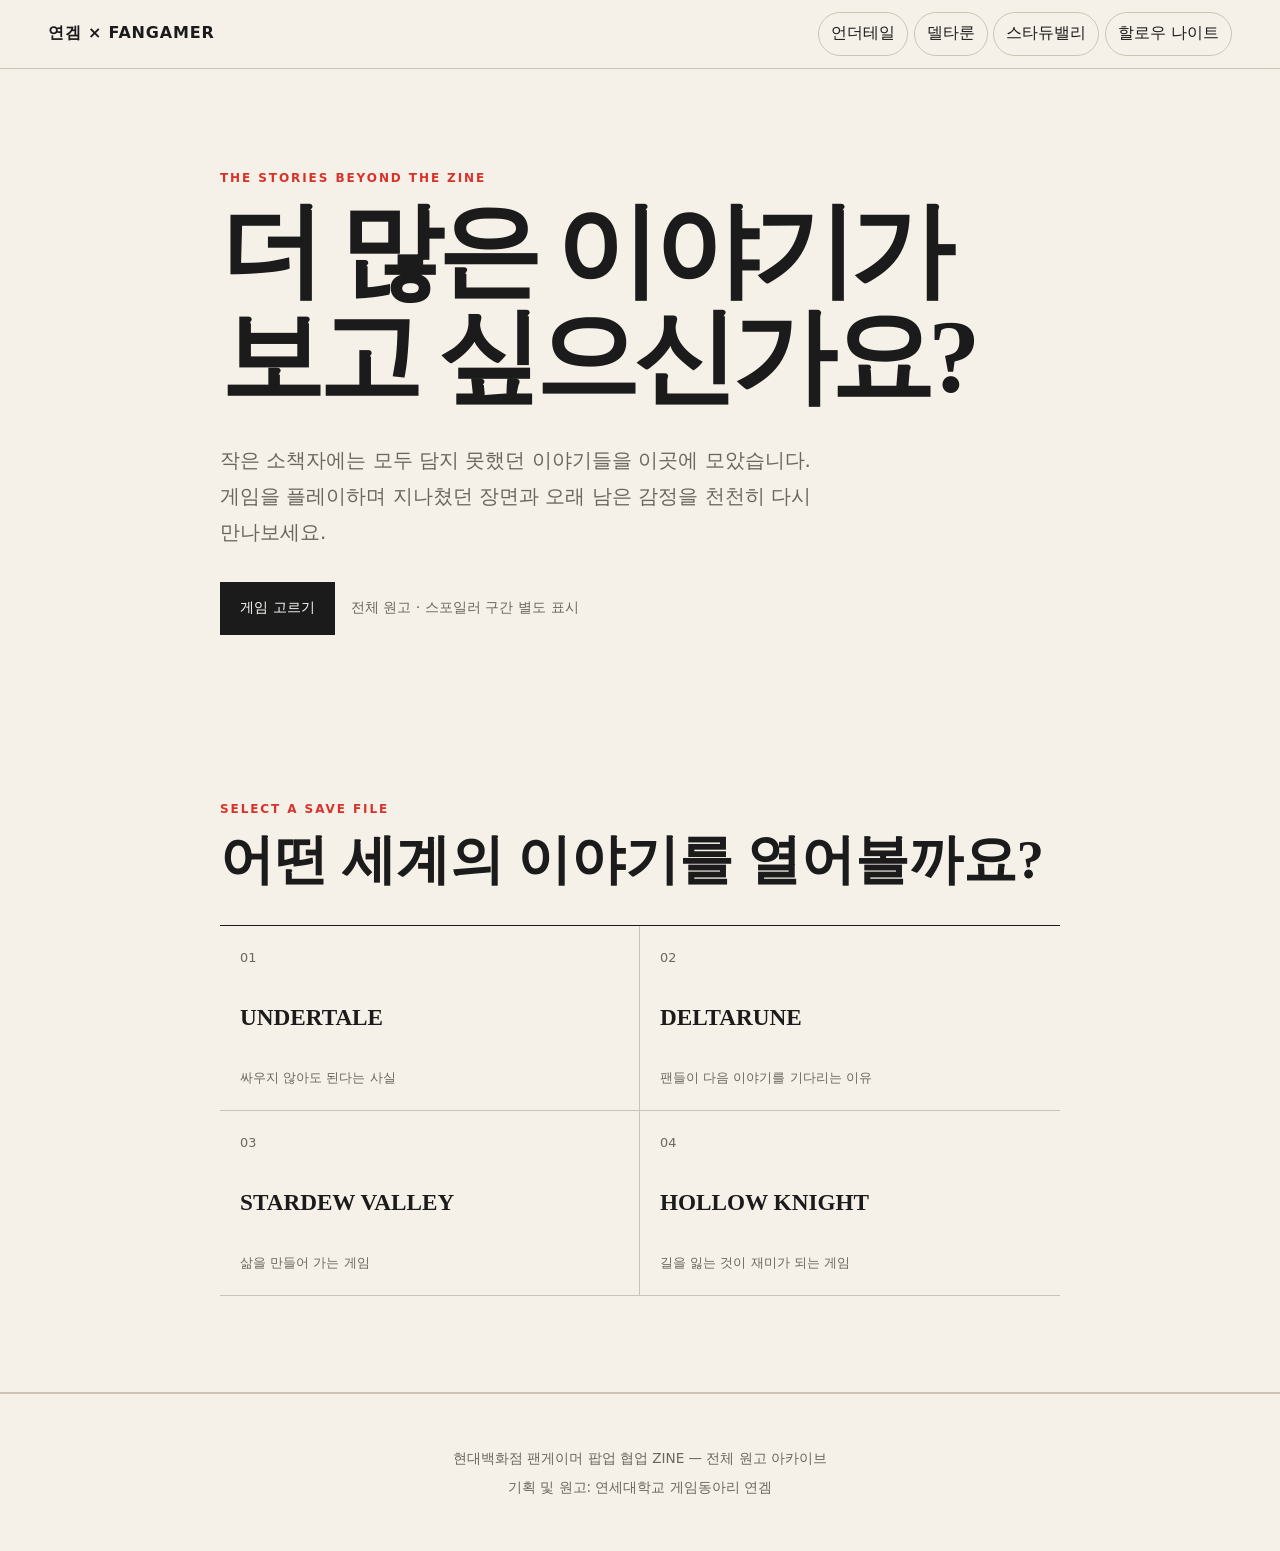
==== full-zine/index.html @ db932cde "full zine site" ====
<!doctype html>
<html lang="ko">
<head>
  <meta charset="utf-8">
  <meta name="viewport" content="width=device-width, initial-scale=1">
  <meta name="description" content="현대백화점 팬게이머 팝업 ZINE에 담지 못한 네 게임의 전체 이야기">
  <title>더 많은 게임 이야기 | 연겜 × 팬게이머</title>
  <link rel="stylesheet" href="styles.css">
</head>
<body>
  <header class="site-header" id="top">
    <a class="brand" href="#top">연겜 × FANGAMER</a>
    <button class="menu-button" type="button" aria-expanded="false" aria-controls="site-nav">목차</button>
    <nav id="site-nav" aria-label="게임별 목차">
      <button class="game-tab" type="button" data-target="undertale" aria-controls="undertale">언더테일</button><button class="game-tab" type="button" data-target="deltarune" aria-controls="deltarune">델타룬</button><button class="game-tab" type="button" data-target="stardew" aria-controls="stardew">스타듀밸리</button><button class="game-tab" type="button" data-target="hollow" aria-controls="hollow">할로우 나이트</button>
    </nav>
  </header>

  <main>
    <section class="landing">
      <p class="eyebrow">THE STORIES BEYOND THE ZINE</p>
      <h1>더 많은 이야기가<br>보고 싶으신가요?</h1>
      <p class="landing-copy">
        작은 소책자에는 모두 담지 못했던 이야기들을 이곳에 모았습니다.
        게임을 플레이하며 지나쳤던 장면과 오래 남은 감정을 천천히 다시 만나보세요.
      </p>
      <div class="landing-actions">
        <button class="primary-button" type="button" data-scroll-games>게임 고르기</button>
        <span>전체 원고 · 스포일러 구간 별도 표시</span>
      </div>
    </section>

    <section class="game-picker" id="games" aria-labelledby="games-title">
      <p class="eyebrow">SELECT A SAVE FILE</p>
      <h2 id="games-title">어떤 세계의 이야기를 열어볼까요?</h2>
      <div class="game-grid">
        <button type="button" class="game-card undertale" data-target="undertale">
          <span>01</span><strong>UNDERTALE</strong><small>싸우지 않아도 된다는 사실</small>
        </button>
        <button type="button" class="game-card deltarune" data-target="deltarune">
          <span>02</span><strong>DELTARUNE</strong><small>팬들이 다음 이야기를 기다리는 이유</small>
        </button>
        <button type="button" class="game-card stardew" data-target="stardew">
          <span>03</span><strong>STARDEW VALLEY</strong><small>삶을 만들어 가는 게임</small>
        </button>
        <button type="button" class="game-card hollow" data-target="hollow">
          <span>04</span><strong>HOLLOW KNIGHT</strong><small>길을 잃는 것이 재미가 되는 게임</small>
        </button>
      </div>
    </section>

    <div class="article-shell">
      
    <article class="game-article" id="undertale" data-game="undertale">
      <header class="game-hero">
        <p class="game-kicker">언더테일</p>
        <h1>UNDERTALE</h1>
        <p>싸우지 않았기에 시작된 이야기</p>
      </header>
      
            <section class="article-section">
              <div class="section-heading">
                <p class="eyebrow">MAIN COLUMN</p>
                <h2>메인 칼럼 — 싸우지 않아도 된다는 사실</h2>
              </div>
              <div class="section-body"><p>게임 속 전투 화면에는 익숙한 선택지들이 놓여 있습니다. 공격하기, 행동하기, 아이템 사용하기. 그리고 그 사이에는 조금 낯선 단어 하나가 눈에 들어옵니다.</p>
<h3 class="scene-title">자비.</h3>
<blockquote>말 그대로 눈앞의 상대를 쓰러뜨리지 않고 살려 보내는 선택입니다.</blockquote>
<p>언더테일에서 괴물과 마주치면 그들은 먼저 플레이어를 공격합니다. 그러니 자연스럽게 공격 버튼에 손이 갑니다. 하지만 언더테일은 그 순간 우리를 잠시 망설이게 합니다.</p>
<h3 class="scene-title">정말 싸워야만 할까요?</h3>
<p>물론 싸우지 않는 길은 그리 간단하지 않습니다. 그저 싸우고 지나칠 수도 있는 만남 앞에서 우리는 조금 더 오래 머무르게 됩니다. 대화하고, 쓰다듬고, 때로는 방송에 출연해 포즈도 취합니다. ‘뼈’저리게 오싹한 음악과 함께 상대의 엉뚱한 행동에 어울려 주기도 합니다. 아무리 손을 내밀어도 마음이 닿지 않는 것처럼 느껴질 때도 있습니다.</p>
<p>하지만 그렇게 함께 시간을 보내다 보면 처음에는 보이지 않았던 모습들이 하나둘 드러납니다. 우리를 위협하던 괴물에게도 좋아하는 것과 싫어하는 것이 있고, 저마다의 사정과 이야기가 있다는 사실을 알게 됩니다. 그들을 알아갈수록 눈앞의 상대는 쓰러뜨려야 할 적이 아니라, 조금 더 알고 싶은 특별한 존재가 됩니다.</p>
<blockquote>그리고 그 시간을 들였기 때문에 우리는 전투만으로는 만날 수 없었던 순간들을 마주합니다.</blockquote>
<p>어느 물고기와 요리하다가 집을 태우고, 어느 해골과 데이트하며 스파게티를 먹습니다. 어느 도마뱀의 짝사랑을 도와주고, 또 다른 해골과 ‘머리 위에 핫도그 쌓기’ 놀이도 합니다. 누군가의 외로움을 알아차리고, 말없이 진한 포옹을 건네기도 합니다.</p>
<p>처음에는 우리를 공격하던 ‘괴물’들이었지만, 어느새 함께 웃고 떠드는 친구들이 됩니다. 인간과 괴물이 나뉜 세계에서도 우리는 그들과 평범한 일상을 나눕니다. 그 순간만큼은 서로 다른 세계에 살고 있다는 사실조차 잊게 됩니다.</p>
<p>공격하기만 했다면 우리는 그들의 이런 모습을 영영 알지 못했을 것입니다. 조금 더 기다리고, 한 번 더 손을 내밀고, 싸우지 않는 길을 선택했기에 만날 수 있었던 장면들입니다. 싸우지 않는다는 것은 이야기를 포기하는 일이 아닙니다. 오히려 싸우지 않았기에 비로소 시작되는 이야기도 있습니다.</p>
<p>아마 많은 플레이어가 자신이 선택한 자비가 언더테일의 세계를 얼마나 따뜻하게 만들었는지 기억하고 있을 것입니다. 그 선택들이 어떻게 새롭고 밝은 미래의 시작이 되었는지도요. 어쩌면 그때 우리가 보여준 자비는 게임이 끝난 뒤에도 우리 안에 남아 있을지 모릅니다.</p>
<blockquote>그리고 그 아름다운 결말을 완성하는 사람은 다름 아닌, 지금 이 글을 읽고 있는 여러분입니다.</blockquote>
<blockquote>“당신이 없었더라면 이 모든 것은 불가능했을 거예요.”</blockquote></div>
            </section>
            <section class="article-section">
              <div class="section-heading">
                <p class="eyebrow">MORE DETAILS</p>
                <h2>혹시 알고 계셨나요?</h2>
              </div>
              <div class="section-body"><ol class="fact-list">
<li>토리엘이 준 버터스카치 시나몬 파이를 끝까지 가지고 있다가 아스고어 앞에서 꺼내면 특별한 연출을 볼 수 있습니다. 아스고어도 그 냄새만큼은 잊지 못했던 모양입니다.</li>
<li>나이스크림 아저씨에게서 아이스크림을 여러 번 사 먹으면 어느 순간 ‘충성 고객 카드’를 받을 수 있습니다. 지하 세계에도 단골 혜택은 있었습니다.</li>
<li>테미 마을의 대학 기금에 골드를 계속 기부하면 테미가 결국 대학을 졸업합니다. 그 보답으로 ‘테미 갑옷’을 판매하기 시작합니다. 등록금이 헛되이 쓰인 것은 아니었던 것 같습니다.</li>
<li>거미 도넛과 거미 사이다는 처음에는 비싸 보이지만, 나중에 괜히 지나쳤다는 생각이 들 수도 있습니다. 그때 하나쯤 사둘걸 싶어지는 순간이 찾아옵니다.</li>
<li>냅스타블룩의 집에서 침대에 오래 누워 있으면 영혼이 몸에서 빠져나오는 특별한 연출을 볼 수 있습니다. 너무 편해서 영혼이 먼저 쉬러 나가 버린 모양입니다.</li>
<li>테미는 모두 여자입니다. 단 한 마리, ‘밥’만 빼고요. 조금 부럽기도 합니다.</li>
<li>플라위는 여러분의 저장과 불러오기를 알고 있으며, 언더테일은 여러분이 리셋한 사실까지 기억합니다. 처음 만난 것 같아도, 누군가에게는 그렇지 않은 모양입니다.</li>
<li>파피루스는 아무리 전투에서 패배해도 여러분을 죽이지 않습니다. 끝까지 친구가 되고 싶었던 것이겠지요.</li>
<li>언더테일은 RPG이지만, 경험치(EXP)와 LOVE의 의미는 우리가 알고 있던 것과 조금 다릅니다. 끝까지 플레이하면 그 이유를 알게 됩니다.</li>
<li>언더테일은 한 번 클리어하고 끝나는 게임이 아닙니다. 여러분의 선택은 다음 플레이에서도, 그리고 누군가의 기억 속에서도 계속 남아 있기 때문입니다.</li>
</ol></div>
            </section>
            <section class="article-section spoiler-section">
              <div class="section-heading">
                <p class="eyebrow">MEMORABLE SCENES</p>
                <h2>이 장면을 기억하시나요?</h2>
              </div>
              <details>
                <summary>스포일러가 포함된 전체 글 펼치기</summary>
                <div class="section-body"><h3 class="scene-title">1. 부서진 [자비]</h3>
<p>결계 앞에서 마주한 아스고어는 여섯 개의 인간 영혼에 마지막 하나를 더해 괴물들을 지상으로 해방해야 합니다. 그는 전투가 시작되기 직전 삼지창을 꺼내 들고 [자비] 버튼부터 부숴 버립니다. 대화와 자비로 싸움을 끝내 왔던 플레이어에게는 물러날 길이 사라진 듯한 순간입니다. 하지만 전투 끝에 [자비]는 다시 돌아오고, 아스고어를 살릴지 공격할지는 결국 플레이어의 손에 맡겨집니다. 처음 버튼이 산산이 부서지는 모습을 보고 잠시 멈칫했던 기억, 아직 남아 있나요?</p>
<h3 class="scene-title">2. “그냥 내가 이기게 해 줘!”</h3>
<p>진정한 불살 루트의 끝에서 플라위는 여섯 인간의 영혼과 지하세계에 있는 거의 모든 괴물의 영혼을 흡수해 아스리엘로 돌아옵니다. 그는 모든 것을 처음부터 다시 시작하려 하지만, 프리스크는 친구들의 기억을 하나씩 되살리며 끝까지 포기하지 않습니다. 결국 모든 힘을 가진 아스리엘은 “그냥 내가 이기게 해 줘!”라고 외칩니다. 그 순간 화려한 최종 보스의 모습 뒤로, 다시 혼자가 되는 것을 두려워한 한 아이의 마음이 보이기 시작합니다.</p>
<h3 class="scene-title">3. “언제부터 네가 주도권을 쥐고 있었지?”</h3>
<p>몰살 루트의 끝에는 게임을 시작할 때 우리가 이름을 붙였던 첫 번째 인간, 차라가 기다리고 있습니다. 모든 적을 쓰러뜨리고 더 나아갈 곳조차 남지 않자 차라는 이 세계를 지우고 다음으로 넘어가자고 제안합니다. 여기서 [지우지 않는다]를 골라도 차라는 “언제부터 네가 주도권을 쥐고 있었지?”라고 되묻고, 화면과 함께 세계를 지워 버립니다. 계속 선택해 왔다고 믿었던 플레이어가 마지막에는 거절조차 받아들여지지 않았던, 몰살 루트의 섬뜩한 마지막 장면입니다.</p>
<h3 class="scene-title">4. 마지막 회랑의 심판</h3>
<p>아스고어를 만나기 전, 샌즈는 황금빛 마지막 회랑에서 플레이어가 걸어온 길을 심판합니다. 이곳에서 샌즈는 상태창의 EXP가 Execution Point, 즉 누군가에게 가한 고통을 나타내는 수치라고 알려 줍니다. 그리고 LV는 Level of Violence, 다른 이를 해칠 수 있는 정도를 뜻합니다. 당연히 경험치와 레벨이라고만 생각했던 숫자의 의미가 뒤집히는 순간입니다. 늘 농담을 던지던 샌즈가 이번만큼은 웃음기를 거두고, 우리가 남긴 흔적을 조용히 읽어 내려갑니다.</p></div>
              </details>
            </section>
      <a class="back-top" href="#top">목록으로 돌아가기 ↑</a>
    </article>
    <article class="game-article" id="deltarune" data-game="deltarune">
      <header class="game-hero">
        <p class="game-kicker">델타룬</p>
        <h1>DELTARUNE</h1>
        <p>익숙한 얼굴들이 써 내려가는 낯선 모험</p>
      </header>
      
            <section class="article-section">
              <div class="section-heading">
                <p class="eyebrow">MAIN COLUMN</p>
                <h2>메인 칼럼 — 팬들이 델타룬을 기다리는 이유</h2>
              </div>
              <div class="section-body"><p>델타룬을 시작하면 가장 먼저 우리를 맞이하는 것은 갈색 머리에 눈을 가린 평범한 아이, ‘크리스’입니다. 말수가 적은 이 주인공은 플레이어의 손에 이끌려 어둠의 샘으로 뛰어듭니다. 그곳에서 크리스는 영웅이 되어 친구들과 유대를 쌓고 세계를 구합니다. 우리는 크리스의 행동을 하나하나 선택하며 자연스럽게 이 아이를 ‘나 자신’처럼 받아들이게 됩니다. 수지와 투덜거리며 우정을 쌓고, 랄세이와 따뜻한 마음을 나누는 모험을 직접 경험하다 보면 가슴 한구석이 뭉클해지기도 합니다.</p>
<p>하지만 게임이 진행될수록 이 행복한 믿음에는 기묘한 균열이 생깁니다. 전작 언더테일의 프리스크나 차라를 닮은 외모에서 시작된 의문은 곧 확신으로 바뀝니다. 때때로 크리스는 가슴속에서 붉은 영혼을 스스로 꺼내 집어던지고, 어딘가에 가두며 플레이어의 통제를 벗어납니다. 그리고 칼을 꺼내거나 또 다른 샘을 열며 자신만의 비밀스러운 계획을 이어 갑니다. 특히 히든 루트에서 플레이어가 크리스의 몸을 빌려 친구들에게 저지르는 잔인한 행동은 혼란을 더욱 크게 만듭니다. 동료들과 따뜻한 교감을 나누던 모험과, 플레이어의 강요로 동료를 얼려 버리는 잔혹한 행보가 소름 끼치도록 대비되기 때문입니다. 그 안에서 괴로워하는 듯한 크리스의 모습을 보면, 이 아이의 진짜 속내가 무엇인지 더욱 알 수 없게 됩니다.</p>
<p>이 연출이야말로 팬들이 델타룬을 놓지 못하는 이유입니다. 긴 기다림이 이어져도 유저들은 다음 이야기를 기다립니다. 키보드를 누르지 않으면 그저 가만히 서 있을 뿐인 이 조용한 아이가 어떤 아픔과 속내를 숨기고 있는지, 우리와 함께 쌓은 추억 속에서 어떤 결말을 맞이할지 자꾸만 마음이 쓰이기 때문입니다. 우리의 통제 속에서 때로는 괴로워하고, 때로는 스스로 움직이던 크리스. 유저들이 다음 이야기를 이토록 기다리는 이유는 언더테일의 후속작이라는 사실보다, 결국 이 신비로운 아이가 남긴 깊은 여운 때문인지도 모릅니다.</p></div>
            </section>
            <section class="article-section spoiler-section">
              <div class="section-heading">
                <p class="eyebrow">MEMORABLE SCENES</p>
                <h2>이 장면을 기억하시나요?</h2>
              </div>
              <details>
                <summary>스포일러가 포함된 전체 글 펼치기</summary>
                <div class="section-body"><p>델타룬은 아직 유저들의 언더테일 여운이 가시지 않았던 무렵, 토비 폭스가 깜짝 선물처럼 보여 준 작품이었습니다.</p>
<p>언더테일에 열광했던 유저들은 처음 홈타운을 보며 각자의 언더테일을 떠올렸습니다. 혹시 “이게 불살 엔딩 이후의 이야기일까?” 하고 기대한 사람도 있었을 것입니다.</p>
<p>하지만 이번 작품의 주인공인 크리스는 기존 주인공처럼 에봇산으로 향하지 않습니다. 수지와 학교 비품실에서 떨어져 랄세이의 인도를 받으며 함께 어둠의 세계로 모험을 떠납니다.</p>
<p>어둠의 세계에서 이들은 새로운 종족인 다크너들을 마주합니다. 지상에는 이미 괴물과 인간이 함께 살고 있지만, 다크너들은 언더테일에서 만났던 괴물들과는 전혀 다른 존재입니다. 크리스 일행은 그들을 쫓아내거나 [자비]를 베풀며 어둠 속을 헤쳐 나갑니다.</p>
<p>챕터 1을 마무리할 즈음, 유저들은 언더테일의 후속작이 아닌 델타룬만의 이야기를 즐기고 있었다는 사실을 깨닫습니다. 언더테일을 즐겼던 플레이어답게 [자비]로 보내 준 친구들이 결정적인 순간에 다시 손을 내밀어 주는 장면은 익숙하면서도 반갑습니다.</p>
<p>성밑 마을에서 친구들과 후일담을 나누고 홈타운으로 돌아오면, 유저들은 이 새로운 세계를 천천히 탐방합니다. 그 과정에서 델타룬의 세계에 사는 낯익은 [친구]들과 인사를 나눕니다. 하지만 알피스를 모르는 언다인이나, 어릴 때부터 크리스와 추억을 쌓아 온 주민들을 보며 우리는 느낍니다. 이들은 우리와 추억을 공유했던 친구들이 아니라, 다른 세계에서 자신만의 서사를 쌓아 온 독립적인 인물이라는 것을요.</p>
<p>토비 폭스는 우리가 알던 그 세계가 그 자리에 행복하게 남아 있음을 강조했습니다. 그리고 여기, 우리를 위한 새로운 이야기를 준비해 두었습니다. 익숙한 얼굴들이 써 내려가는 낯선 모험을, 이제 여러분이 함께할 차례입니다.</p></div>
              </details>
            </section>
            <section class="article-section">
              <div class="section-heading">
                <p class="eyebrow">MORE DETAILS</p>
                <h2>혹시 알고 계셨나요?</h2>
              </div>
              <div class="section-body"><ol class="fact-list">
<li>델타룬(DELTARUNE)은 언더테일(UNDERTALE)의 애너그램입니다. 두 제목은 알파벳을 하나도 남기지 않고 똑같이 재배열한 단어입니다. 두 게임을 사랑해 온 팬들에게는 이미 익숙한 이야기일지도 모릅니다.</li>
<li>주머니에는 물건이 딱 12개까지만 들어갑니다. 그렇다고 자리가 없다며 랄세이의 설명서를 버리지는 말아 주세요. 그가 우리를 위해 얼마나 정성 들여 만든 설명서인데요.</li>
<li>쓰레기를 버릴 때는 신중해야 합니다. 하찮아 보이는 쓰레기 뭉치 속에 소중한 물건이 잠들어 있을지도 모릅니다.</li>
<li>마을 호수를 가만히 바라보고 있으면 가끔 물속에서 검은 그림자가 어른거립니다. 용기 내어 다가간 괴물만이 그 그림자의 정체를 알 수 있습니다. 여러분은 호수 속 외톨이에게 손을 뻗어 줄 건가요?</li>
<li>홈타운 병원의 피아노는 직접 쳐 볼 수 있지만 엉망인 소음만 흘러나옵니다. 건반이 빠진 탓일까요? 크리스는 피아노를 곧잘 치는 아이인데 말입니다.</li>
<li>어릴 적 크리스는 참 짓궂은 아이였습니다. 피를 모르는 괴물 아이에게 케첩을 피라고 속이고, ‘침대 밑에 숨은 인간’ 역할을 하고, 변기에 입욕제를 풀어 엄마를 곤란하게 만들기도 했습니다. 토리엘이 빌려온 「인간을 돌보는 방법」에는 이런 내용까지는 없었을 텐데요.</li>
<li>찻잔 놀이기구는 3인승입니다. 괴물이든 인간이든 넷째 손님부터는 얌전히 계단으로 올라가 주세요. 규칙은 규칙이니까요.</li>
<li>홈타운을 거닐다 보면 왠지 낯익은 괴물들이 스쳐 지나갑니다. 하지만 그들에게 우리의 추억을 섣불리 이야기하지는 마세요. 교통정리를 하는 언다인 경찰관에게 지하세계 기사단장 이야기를 꺼내 봐야 그저 호방하게 웃어넘길 테니까요.</li>
</ol></div>
            </section>
      <a class="back-top" href="#top">목록으로 돌아가기 ↑</a>
    </article>
    <article class="game-article" id="stardew" data-game="stardew">
      <header class="game-hero">
        <p class="game-kicker">스타듀밸리</p>
        <h1>Stardew Valley</h1>
        <p>같은 농장에서 시작된 서로 다른 삶</p>
      </header>
      
            <section class="article-section">
              <div class="section-heading">
                <p class="eyebrow">MAIN COLUMN</p>
                <h2>메인 칼럼 — 삶을 만들어 가는 게임</h2>
              </div>
              <div class="section-body"><p>스타듀밸리를 시작하면 모두 같은 농장에서 출발합니다. 할아버지가 물려준 작은 집과 잡초가 무성한 땅, 손에 쥔 15개의 파스닙 씨앗. 하지만 시간이 흐를수록 각자의 이야기는 전혀 다른 모습으로 자라납니다. 누군가는 넓은 농장을 가꾸고, 누군가는 광산 깊은 곳을 탐험하며, 또 다른 누군가는 마을 사람들과의 관계를 소중히 여깁니다. 같은 마을에서 시작했지만 끝내 같은 삶을 살아가는 사람은 없습니다.</p>
<p>스타듀밸리에는 “이렇게 해야 한다”라는 정답이 없습니다. 오늘은 비가 오니 낚시를 가고, 내일은 농작물을 돌보며 하루를 보내고, 계절이 바뀌면 새로운 작물을 심습니다. 축제에 참여하고, 좋아하는 주민에게 선물을 건네고, 아무 목적 없이 마을을 한 바퀴 걷는 시간마저 이 게임에서는 의미 있는 하루가 됩니다. 그렇게 플레이어는 자신만의 일상을 만들어 갑니다.</p>
<p>그래서 스타듀밸리를 떠올리면 가장 먼저 생각나는 것은 돈을 얼마나 벌었는지, 어떤 아이템을 모았는지가 아닙니다. 봄이 되면 흘러나오던 익숙한 음악, 늦은 밤 기절하기 전 집으로 뛰어가던 순간, 계절이 바뀔 때마다 달라지던 풍경, 그리고 오랜만에 말을 걸어도 반갑게 인사해 주던 마을 사람들이 기억에 남습니다. 플레이어마다 추억은 다르지만, 그 추억이 소중한 이유는 모두 자신이 직접 살아낸 시간이기 때문입니다.</p>
<p>오랜만에 게임을 실행하면 농장은 여전히 그 자리에 있고, 펠리컨 마을은 변함없이 우리를 기다리고 있습니다. 잠시 멈춰 두었던 삶을 다시 이어 가듯 씨앗을 심고, 새로운 계절을 맞이하며 또 하나의 이야기를 써 내려갑니다. 스타듀밸리가 오랫동안 사랑받는 이유는 거창한 모험 때문이 아니라, 누구나 그 안에서 자신만의 삶을 만들어 갈 수 있기 때문일 것입니다.</p></div>
            </section>
            <section class="article-section spoiler-section">
              <div class="section-heading">
                <p class="eyebrow">MEMORABLE SCENES</p>
                <h2>이 장면을 기억하시나요?</h2>
              </div>
              <details>
                <summary>스포일러가 포함된 전체 글 펼치기</summary>
                <div class="section-body"><h3 class="scene-title">스타듀밸리는 할아버지의 편지에서 시작합니다.</h3>
<p>바쁜 삶의 부담에 짓눌리는 날이 오면 열어 보라는 할아버지의 편지. 지친 주인공은 결국 그 편지를 펼치고, 할아버지가 물려준 농장에서 새로운 삶을 시작하라는 말을 마주합니다. 이 장면은 바쁜 일상에서 벗어나고 싶은 마음과, 새로운 시작은 언제든 가능하다는 희망을 함께 건넵니다. 다음에 게임을 시작한다면 인트로를 건너뛰지 않고 한 번쯤 천천히 바라보는 것은 어떨까요?</p>
<p>마을에 도착해 원하는 캐릭터와 호감도를 쌓으면 결혼 이벤트를 진행할 수 있습니다. 화려한 연출보다는 동네 주민들이 함께 모여 축하해 주는 소박하고 따뜻한 결혼식입니다. 그 순간부터 할아버지에게 물려받은 농장은 혼자만의 공간이 아니라 두 사람이 살아가는 집이 됩니다. 연애는 여러 명과 할 수 있지만 결혼할 수 있는 사람은 단 한 명입니다. 여러분이 게임 속에서 함께 살고 싶었던 캐릭터는 누구였나요?</p>
<p>촌장 루이스의 ‘보라색 반바지’를 기억하시나요? 어느 날 루이스는 잃어버린 반바지를 찾아 달라고 부탁합니다. 그런데 그 반바지는 목장 주인 마니의 집 침실에서 발견됩니다. 이 반바지는 축제와 품평회에서도 재미있게 활용할 수 있습니다. 스프에 몰래 넣거나 품평회에 당당하게 올려 보세요. 과연 루이스는 어떤 반응을 보일까요?</p></div>
              </details>
            </section>
            <section class="article-section">
              <div class="section-heading">
                <p class="eyebrow">MORE DETAILS</p>
                <h2>혹시 알고 계셨나요?</h2>
              </div>
              <div class="section-body"><ol class="fact-list">
<li>결혼은 한 사람과만 할 수 있지만 연애는 자유롭습니다. 여러분의 연인들이 어떻게 생각할지는 모르겠지만요.</li>
<li>말은 알렉스 대신 일할 수 있습니다. 사람보다 말이 낫네요, 그렇지 않나요?</li>
<li>고양이의 호감도를 쌓으면 확률적으로 선물을 받을 수 있습니다. 가끔 사고를 치기도 하지만 귀여우니 봐주자고요.</li>
<li>배송 화면에는 날짜에 따라 다른 요소가 나타납니다. 산타 할아버지도 찾아오고, 지구에 도착한 외계인을 만날 때도 있습니다.</li>
<li>탁자 위에 쿠키와 우유를 두고 자면 다음 날 미스터리 박스로 바뀌어 있습니다. 누가 두고 간 것일까요?</li>
<li>꺾이지 않는 도전 정신은 다른 성별의 목욕탕에도 출입할 수 있게 해 줍니다. 그런데 왜 그런 시도를 하시는 건가요?</li>
<li>스타듀밸리는 힐링 게임입니다. 효율도 좋지만, 여러분만의 일상을 만들어 보세요.</li>
<li>캐릭터를 생성할 때 좋아하는 것에 개발사의 이름을 적으면 게임 중 특별한 메시지를 볼 수 있습니다. 멋진 게임을 만들어 줘서 고맙다는 인사를 건네 보는 것도 좋겠습니다.</li>
</ol></div>
            </section>
      <a class="back-top" href="#top">목록으로 돌아가기 ↑</a>
    </article>
    <article class="game-article" id="hollow" data-game="hollow">
      <header class="game-hero">
        <p class="game-kicker">할로우 나이트</p>
        <h1>Hollow Knight</h1>
        <p>길을 잃으며 발견한 신성둥지의 이야기</p>
      </header>
      
            <section class="article-section">
              <div class="section-heading">
                <p class="eyebrow">MAIN COLUMN</p>
                <h2>메인 칼럼 — 길을 잃는 것이 재미가 되는 게임</h2>
              </div>
              <div class="section-body"><blockquote>게임을 시작하면 사슴벌레처럼 생긴 하얀 기사가 플레이어를 맞이합니다. 안녕, 작은 친구.</blockquote>
<p>“최후이자 유일한 문명, 영원한 왕국을 목격하라.” 커다란 문을 부수고 나아가면 신성둥지 왕국의 초입인 흙의 마을이 모습을 드러냅니다.</p>
<p>우물 아래로 떨어지자 길은 두 갈래로 나뉩니다. 한쪽을 골라 나아가면 거대한 발판과 낯선 통로들이 이어집니다.</p>
<p>어디로 가야 할까요? 가는 곳마다 길은 막혀 있고, 지도도 없으니 어느새 같은 자리를 맴돌게 됩니다.</p>
<p>그러다 어디선가 들려오는 흥얼거림을 따라가면 지도 상인 코니퍼를 만납니다. 30지오를 내고 지도를 사지만, 막상 펼쳐 보면 완성된 지도라기보다 낙서처럼 보입니다.</p>
<p>이셀다에게 깃펜과 나침반을 산 뒤, 아직 그려지지 않은 곳으로 다시 향합니다. 하지만 단단한 껍질을 가진 괴물이 길을 막아섭니다. 지도가 생겨도 길을 헤매는 일은 크게 달라지지 않습니다.</p>
<p>달팽이 주술사에게 주문을 배우고 괴물을 쓰러뜨린 뒤에는 녹색 거리로 향합니다. 이끼가 무성한 길과 새로운 적들이 플레이어를 기다리고 있습니다.</p>
<p>탐험 도중 주인공과 어딘가 닮은 호넷을 발견합니다. 몇 번의 도전 끝에 호넷을 쓰러뜨리지만, 그가 왜 기사를 막아섰는지는 여전히 알 수 없습니다. 그래도 괜찮습니다. 나방날개 망토를 얻어 이제 돌진할 수 있게 되었으니까요.</p>
<p>플레이어는 이전에 갈 수 없었던 길로 돌아가며 다시 길을 잃습니다. 미로처럼 얽힌 통로와 강한 적, 쉽게 이해되지 않는 이야기 앞에서 “왜 나는 이 게임을 계속하고 있을까?”라는 생각이 들기도 합니다.</p>
<p>하지만 그렇게 헤맨 길에는 각자의 사연과 왕국의 역사가 숨어 있었습니다. 그 흔적은 길을 걷는 플레이어에게 조금씩 스며들고, 결국 자신만의 이야기가 됩니다. 그렇게 우리는 여정의 끝에 도달합니다. 여러분이 걸어온 길에는 무엇이 남아 있었나요?</p></div>
            </section>
            <section class="article-section spoiler-section">
              <div class="section-heading">
                <p class="eyebrow">MEMORABLE SCENES</p>
                <h2>이 장면을 기억하시나요?</h2>
              </div>
              <details>
                <summary>스포일러가 포함된 전체 글 펼치기</summary>
                <div class="section-body"><h3 class="scene-title">사마귀 군주들 — 명예로운 전사</h3>
<p>사마귀 군주들과 처음 마주했을 때를 기억하시나요? 벽과 천장을 오가는 공격은 낯설고, 힘겹게 한 명을 쓰러뜨리자 이번에는 두 명이 동시에 달려듭니다. 우여곡절 끝에 전투에서 승리하면 뜻밖의 장면이 펼쳐집니다. 사마귀 군주들이 기사를 향해 고개를 숙이고, 마을의 다른 사마귀들도 더 이상 공격하지 않습니다. 게임 속이지만 실제로 그들에게 인정받은 듯한 기분이 듭니다. 그들은 플레이어의 진행을 막는 몬스터가 아니라, 자신들만의 규칙과 명예를 지닌 전사들이었습니다.</p>
<h3 class="scene-title">부서진 그릇 — 어쩌면</h3>
<p>고대의 분지에서 ‘부서진 그릇’을 처음 보았을 때, 많은 플레이어가 주인공과 비슷하다는 생각을 했을 것입니다. 작은 몸으로 못을 휘두르는 모습과 뿔처럼 솟은 가면까지 닮아 있습니다. 하지만 갈라진 몸에서는 주황색 감염이 흘러나오고, 이미 망가진 육체가 억지로 움직이는 모습은 기괴합니다. 싸우는 동안 “어쩌면 저 존재가 주인공이 맞이할 수도 있었던 또 다른 미래가 아닐까”라는 생각이 떠오르기도 합니다. 쓰러진 보스를 뒤로하고 다시 길을 나설 때, 이 기사의 여정이 어디에 도착할지 꼭 확인하고 싶어집니다.</p>
<h3 class="scene-title">공허의 기사 — 희생</h3>
<p>모든 봉인을 풀고 검은 알 사원으로 돌아온 기사는 공허의 기사와 마주합니다. 사슬을 끊어 그를 풀어 주자 마지막 전투가 시작됩니다. 하지만 싸움이 계속될수록 공허의 기사는 검으로 자신의 몸을 찌르기 시작합니다. 그 모습은 플레이어를 향한 공격이라기보다, 자신의 몸을 잠식한 무언가에 저항하는 마지막 발버둥처럼 보입니다. 이후 호넷의 도움을 받아 광휘와 맞서고 게임을 끝냈을 때도, 강한 적을 쓰러뜨렸다는 성취감보다 공허의 기사가 오랫동안 짊어져 온 책임과 고통에서 마침내 해방되었다는 감정이 먼저 들 수 있습니다.</p>
<p>할로우 나이트의 보스들은 자신의 이야기를 직접 설명하지 않습니다. 대신 싸우는 방식과 짧은 몸짓, 전투가 끝난 뒤의 모습을 통해 자신이 어떤 존재였는지를 보여 줍니다. 플레이어는 그들의 이야기를 각자의 방식으로 해석합니다. 처음에는 앞을 가로막는 적에 불과했지만, 전투가 끝난 뒤에는 저마다의 사연을 가진 존재로 남습니다.</p>
<p>같은 장면을 보았더라도 누군가는 성취감을, 누군가는 슬픔을, 또 다른 누군가는 전혀 다른 감정을 기억할 것입니다. 여러분이 플레이한 할로우 나이트는 어떤 게임이었나요? 그리고 여러분의 기억 속에 가장 오래 남아 있는 장면은 무엇인가요?</p></div>
              </details>
            </section>
            <section class="article-section">
              <div class="section-heading">
                <p class="eyebrow">MORE DETAILS</p>
                <h2>혹시 알고 계셨나요?</h2>
              </div>
              <div class="section-body"><ol class="fact-list">
<li>은행장 밀리벨에게 너무 많은 지오를 맡기면 은행을 버리고 도망갑니다. 하지만 쾌락의 집 온천에서 느긋하게 쉬고 있는 그녀를 다시 만나면, 조금은 물리적인 방법으로 원금에 이자까지 두둑하게 돌려받을 수 있습니다.</li>
<li>극단장 그림과 전투를 시작할 때 그는 아주 정중하게 인사를 건넵니다. 이때 예의 없이 먼저 공격하면 그림은 크게 분노하며 탄막 패턴을 쏟아냅니다. 지하 세계의 결투에도 매너는 필수입니다.</li>
<li>상인 샬루바에게 ‘샬루바의 축복’을 구매하면 벤치에 앉을 때마다 영혼을 가득 채워 주어 무척 유용합니다. 단, 평생 벤치에서 그녀의 요란한 입맞춤 소리를 들어야 한다는 치명적인 단점이 있습니다.</li>
<li>쇠똥구리 수호자가 땅속으로 파고들었을 때 강하 마법을 사용하면 땅 위로 튕겨 나와 기절합니다. 그가 던지는 똥 덩어리도 대못으로 쳐서 배구공처럼 튕겨 낼 수 있습니다. 냄새나는 공놀이입니다.</li>
<li>톱날과 가시가 난무하는 극악의 난이도 ‘고통의 길’을 수 시간 만에 클리어하면 엄청난 보상이 기다리고 있을까요? 놀랍게도 2초짜리 짧은 컷신과 일지 한 줄이 전부입니다. 이름값을 제대로 합니다.</li>
<li>거대 파리에게 잡혀 있는 조트를 구해 주면 고맙다는 말은커녕 훈계와 허세만 잔뜩 늘어놓습니다. 심지어 나중에는 우리의 하나뿐인 팬마저 빼앗아 갑니다. 거대 파리 조트가 더 나았을지도 모릅니다.</li>
<li>‘몽환의 대못’을 NPC에게 휘두르면 숨겨진 속마음을 엿볼 수 있습니다. 평범한 상인인 줄 알았던 슬라이의 정체나, 겉으로는 친절하지만 속은 다른 벌레들의 반전 매력을 확인해 보세요.</li>
<li>단 한 번의 피해도 입지 않고 배달해야 하는 퀘스트 아이템 ‘우아한 꽃’은 정해진 무덤 외에도 흙의 마을에 있는 장로벌레에게 선물할 수 있습니다. 늘 벤치 옆에서 외로워 보이던 그가 꽃을 소중히 품고 기뻐하는 모습은 어두운 신성둥지에서 만나는 몇 안 되는 따뜻한 순간입니다.</li>
</ol></div>
            </section>
      <a class="back-top" href="#top">목록으로 돌아가기 ↑</a>
    </article>
    </div>
  </main>

  <footer>
    <p>현대백화점 팬게이머 팝업 협업 ZINE — 전체 원고 아카이브</p>
    <p>기획 및 원고: 연세대학교 게임동아리 연겜</p>
  </footer>

  <script src="script.js"></script>
</body>
</html>
---- full-zine/styles.css ----
:root {
  --bg: #f6f1e8;
  --paper: #fffdf8;
  --ink: #1b1b1b;
  --muted: #6a675f;
  --line: #cbc3b6;
  --accent: #d8322a;
  --max: 880px;
}
* { box-sizing: border-box; }
html { scroll-behavior: smooth; }
body {
  margin: 0;
  background: var(--bg);
  color: var(--ink);
  font-family: Pretendard, "Noto Sans KR", system-ui, sans-serif;
  line-height: 1.8;
  word-break: keep-all;
}
button, a { font: inherit; }
button { color: inherit; }
.site-header {
  position: sticky;
  top: 0;
  z-index: 20;
  display: flex;
  align-items: center;
  gap: 1rem;
  min-height: 64px;
  padding: .75rem clamp(1rem, 4vw, 3rem);
  border-bottom: 1px solid var(--line);
  background: color-mix(in srgb, var(--bg) 92%, transparent);
  backdrop-filter: blur(12px);
}
.brand {
  color: var(--ink);
  font-weight: 800;
  letter-spacing: .05em;
  text-decoration: none;
  white-space: nowrap;
}
#site-nav {
  display: flex;
  gap: .35rem;
  margin-left: auto;
}
.game-tab, .menu-button {
  border: 1px solid var(--line);
  border-radius: 999px;
  background: transparent;
  padding: .4rem .75rem;
  cursor: pointer;
}
.game-tab:hover, .game-tab:focus-visible { background: var(--paper); }
.menu-button { display: none; margin-left: auto; }
.landing {
  min-height: 74vh;
  display: grid;
  align-content: center;
  max-width: var(--max);
  margin: auto;
  padding: 5rem 1.25rem;
}
.eyebrow {
  margin: 0 0 .5rem;
  color: var(--accent);
  font-size: .75rem;
  font-weight: 800;
  letter-spacing: .16em;
}
.landing h1 {
  margin: 0;
  font-family: Georgia, "Noto Serif KR", serif;
  font-size: clamp(3rem, 10vw, 6.5rem);
  line-height: 1.02;
  letter-spacing: -.055em;
}
.landing-copy {
  max-width: 640px;
  margin: 2rem 0 0;
  color: var(--muted);
  font-size: clamp(1rem, 2.6vw, 1.25rem);
}
.landing-actions {
  display: flex;
  align-items: center;
  flex-wrap: wrap;
  gap: 1rem;
  margin-top: 2rem;
  color: var(--muted);
  font-size: .9rem;
}
.primary-button {
  border: 0;
  border-radius: 0;
  background: var(--ink);
  color: var(--paper);
  padding: .85rem 1.25rem;
  cursor: pointer;
}
.game-picker {
  max-width: var(--max);
  margin: auto;
  padding: 4rem 1.25rem 6rem;
}
.game-picker h2 {
  margin: 0 0 2rem;
  font-family: Georgia, "Noto Serif KR", serif;
  font-size: clamp(2rem, 6vw, 3.4rem);
  line-height: 1.2;
}
.game-grid {
  display: grid;
  grid-template-columns: repeat(2, minmax(0, 1fr));
  border-top: 1px solid var(--ink);
}
.game-card {
  min-height: 185px;
  display: grid;
  align-content: space-between;
  text-align: left;
  border: 0;
  border-right: 1px solid var(--line);
  border-bottom: 1px solid var(--line);
  background: transparent;
  padding: 1.25rem;
  cursor: pointer;
  transition: background .2s, transform .2s;
}
.game-card:nth-child(2n) { border-right: 0; }
.game-card:hover { background: var(--paper); transform: translateY(-2px); }
.game-card span { color: var(--muted); font-size: .8rem; }
.game-card strong { display: block; font-family: Georgia, serif; font-size: 1.45rem; }
.game-card small { color: var(--muted); }
.article-shell { border-top: 1px solid var(--line); }
.game-article {
  display: none;
  max-width: var(--max);
  margin: auto;
  padding: 5rem 1.25rem 8rem;
}
.game-article.active { display: block; }
.game-hero {
  padding: 0 0 4rem;
  border-bottom: 1px solid var(--ink);
}
.game-kicker {
  margin: 0;
  color: var(--muted);
}
.game-hero h1 {
  margin: .2rem 0;
  font-family: Georgia, serif;
  font-size: clamp(3rem, 11vw, 6rem);
  line-height: 1;
  letter-spacing: -.05em;
}
.game-hero > p:last-child {
  margin: 1.4rem 0 0;
  font-size: 1.1rem;
}
.article-section {
  padding: 4rem 0;
  border-bottom: 1px solid var(--line);
}
.section-heading h2 {
  margin: 0 0 2rem;
  font-family: Georgia, "Noto Serif KR", serif;
  font-size: clamp(1.8rem, 5vw, 2.8rem);
  line-height: 1.25;
}
.section-body {
  max-width: 700px;
  font-family: Georgia, "Noto Serif KR", serif;
  font-size: 1.05rem;
}
.section-body p { margin: 0 0 1.35rem; }
blockquote {
  margin: 2rem 0;
  padding: 1rem 0 1rem 1.25rem;
  border-left: 4px solid var(--accent);
  font-size: 1.25rem;
  font-weight: 700;
}
.scene-title {
  margin: 3rem 0 1rem;
  font-family: inherit;
  font-size: 1.15rem;
}
.fact-list {
  counter-reset: facts;
  list-style: none;
  padding: 0;
  margin: 0;
}
.fact-list li {
  counter-increment: facts;
  position: relative;
  padding: 1.3rem 0 1.3rem 3.2rem;
  border-top: 1px solid var(--line);
}
.fact-list li::before {
  content: counter(facts, decimal-leading-zero);
  position: absolute;
  left: 0;
  top: 1.3rem;
  color: var(--accent);
  font-family: ui-monospace, monospace;
  font-weight: 800;
}
details {
  border: 1px solid var(--line);
  background: var(--paper);
}
summary {
  padding: 1rem 1.2rem;
  cursor: pointer;
  font-weight: 700;
}
details .section-body { padding: 1rem 1.2rem 2rem; }
.back-top {
  display: inline-block;
  margin-top: 3rem;
  color: var(--ink);
  font-weight: 700;
}
footer {
  padding: 3rem 1.25rem;
  border-top: 1px solid var(--line);
  color: var(--muted);
  text-align: center;
  font-size: .85rem;
}
footer p { margin: .25rem; }

@media (max-width: 760px) {
  .menu-button { display: block; }
  #site-nav {
    display: none;
    position: absolute;
    top: 64px;
    right: 1rem;
    flex-direction: column;
    width: min(260px, calc(100vw - 2rem));
    padding: .75rem;
    border: 1px solid var(--line);
    background: var(--paper);
  }
  #site-nav.open { display: flex; }
  .game-tab { text-align: left; border-radius: 0; }
  .game-grid { grid-template-columns: 1fr; }
  .game-card, .game-card:nth-child(2n) { border-right: 0; }
  .landing { min-height: 66vh; padding-top: 3rem; }
  .article-section { padding: 3rem 0; }
  .section-body { font-size: 1rem; }
}
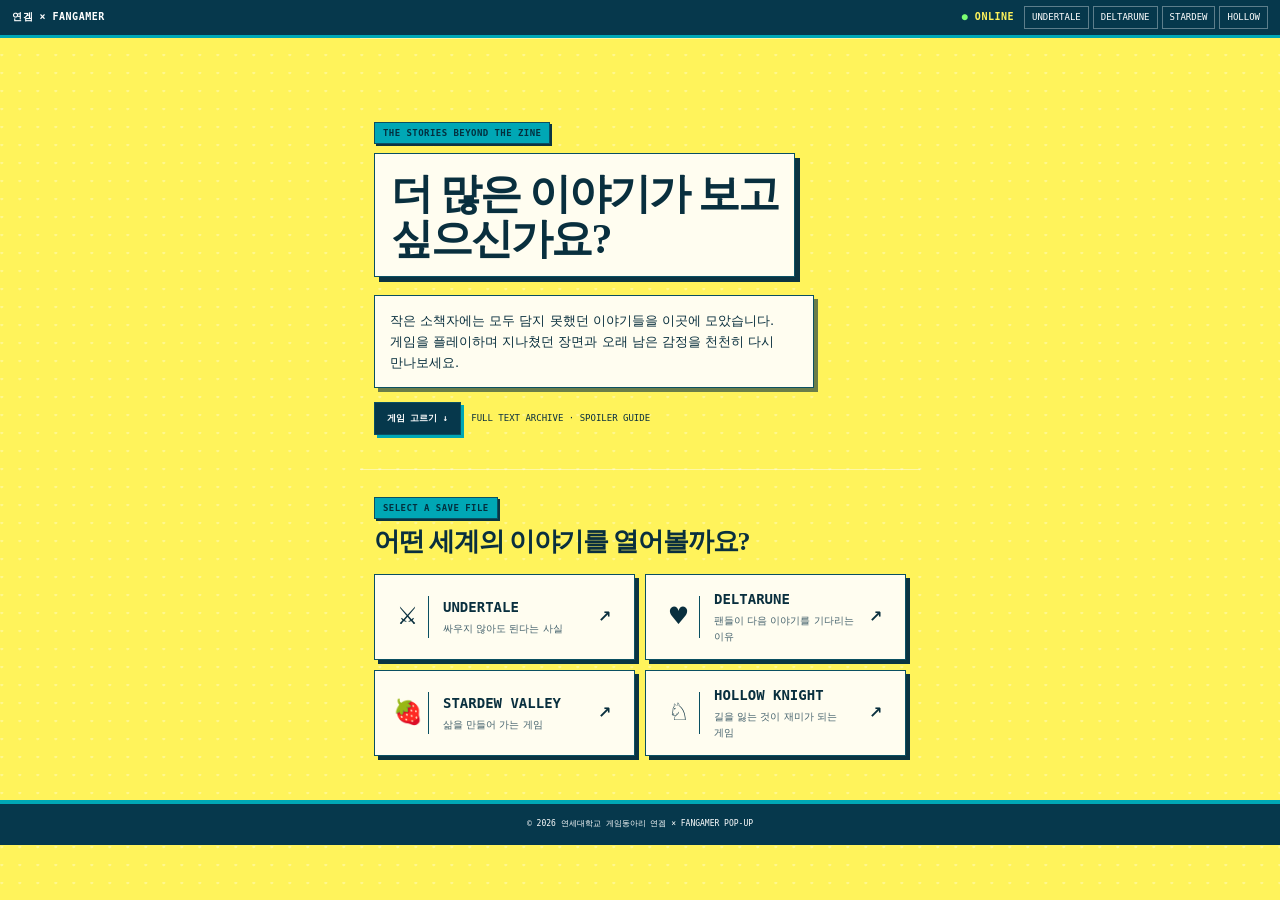
==== commit 402a10b0: "zine design" ====
--- a/full-zine/index.html
+++ b/full-zine/index.html
@@ -1,69 +1,45 @@
-<!doctype html>
+<!DOCTYPE html>
+
 <html lang="ko">
 <head>
-  <meta charset="utf-8">
-  <meta name="viewport" content="width=device-width, initial-scale=1">
-  <meta name="description" content="현대백화점 팬게이머 팝업 ZINE에 담지 못한 네 게임의 전체 이야기">
-  <title>더 많은 게임 이야기 | 연겜 × 팬게이머</title>
-  <link rel="stylesheet" href="styles.css">
+<meta charset="utf-8"/>
+<meta content="width=device-width, initial-scale=1" name="viewport"/>
+<meta content="현대백화점 팬게이머 팝업 ZINE에 담지 못한 네 게임의 전체 이야기" name="description"/>
+<title>더 많은 게임 이야기 | 연겜 × 팬게이머</title>
+<link href="styles.css" rel="stylesheet"/>
 </head>
 <body>
-  <header class="site-header" id="top">
-    <a class="brand" href="#top">연겜 × FANGAMER</a>
-    <button class="menu-button" type="button" aria-expanded="false" aria-controls="site-nav">목차</button>
-    <nav id="site-nav" aria-label="게임별 목차">
-      <button class="game-tab" type="button" data-target="undertale" aria-controls="undertale">언더테일</button><button class="game-tab" type="button" data-target="deltarune" aria-controls="deltarune">델타룬</button><button class="game-tab" type="button" data-target="stardew" aria-controls="stardew">스타듀밸리</button><button class="game-tab" type="button" data-target="hollow" aria-controls="hollow">할로우 나이트</button>
-    </nav>
-  </header>
-
-  <main>
-    <section class="landing">
-      <p class="eyebrow">THE STORIES BEYOND THE ZINE</p>
-      <h1>더 많은 이야기가<br>보고 싶으신가요?</h1>
-      <p class="landing-copy">
-        작은 소책자에는 모두 담지 못했던 이야기들을 이곳에 모았습니다.
-        게임을 플레이하며 지나쳤던 장면과 오래 남은 감정을 천천히 다시 만나보세요.
-      </p>
-      <div class="landing-actions">
-        <button class="primary-button" type="button" data-scroll-games>게임 고르기</button>
-        <span>전체 원고 · 스포일러 구간 별도 표시</span>
-      </div>
-    </section>
-
-    <section class="game-picker" id="games" aria-labelledby="games-title">
-      <p class="eyebrow">SELECT A SAVE FILE</p>
-      <h2 id="games-title">어떤 세계의 이야기를 열어볼까요?</h2>
-      <div class="game-grid">
-        <button type="button" class="game-card undertale" data-target="undertale">
-          <span>01</span><strong>UNDERTALE</strong><small>싸우지 않아도 된다는 사실</small>
-        </button>
-        <button type="button" class="game-card deltarune" data-target="deltarune">
-          <span>02</span><strong>DELTARUNE</strong><small>팬들이 다음 이야기를 기다리는 이유</small>
-        </button>
-        <button type="button" class="game-card stardew" data-target="stardew">
-          <span>03</span><strong>STARDEW VALLEY</strong><small>삶을 만들어 가는 게임</small>
-        </button>
-        <button type="button" class="game-card hollow" data-target="hollow">
-          <span>04</span><strong>HOLLOW KNIGHT</strong><small>길을 잃는 것이 재미가 되는 게임</small>
-        </button>
-      </div>
-    </section>
-
-    <div class="article-shell">
-      
-    <article class="game-article" id="undertale" data-game="undertale">
-      <header class="game-hero">
-        <p class="game-kicker">언더테일</p>
-        <h1>UNDERTALE</h1>
-        <p>싸우지 않았기에 시작된 이야기</p>
-      </header>
-      
-            <section class="article-section">
-              <div class="section-heading">
-                <p class="eyebrow">MAIN COLUMN</p>
-                <h2>메인 칼럼 — 싸우지 않아도 된다는 사실</h2>
-              </div>
-              <div class="section-body"><p>게임 속 전투 화면에는 익숙한 선택지들이 놓여 있습니다. 공격하기, 행동하기, 아이템 사용하기. 그리고 그 사이에는 조금 낯선 단어 하나가 눈에 들어옵니다.</p>
+<header class="site-header" id="top"><a class="brand" href="#top">연겜 × FANGAMER</a><span class="header-status">ONLINE</span><button aria-controls="site-nav" aria-expanded="false" class="menu-button" type="button">MENU</button><nav aria-label="게임별 목차" id="site-nav"><button aria-controls="undertale" class="game-tab" data-target="undertale" type="button">UNDERTALE</button><button aria-controls="deltarune" class="game-tab" data-target="deltarune" type="button">DELTARUNE</button><button aria-controls="stardew" class="game-tab" data-target="stardew" type="button">STARDEW</button><button aria-controls="hollow" class="game-tab" data-target="hollow" type="button">HOLLOW</button></nav></header>
+<main>
+<section class="landing pixel-panel">
+<p class="eyebrow">THE STORIES BEYOND THE ZINE</p>
+<h1>더 많은 이야기가 보고<br/>싶으신가요?</h1>
+<p class="landing-copy">작은 소책자에는 모두 담지 못했던 이야기들을 이곳에 모았습니다. 게임을 플레이하며 지나쳤던 장면과 오래 남은 감정을 천천히 다시 만나보세요.</p>
+<div class="landing-actions"><button class="primary-button" data-scroll-games="" type="button">게임 고르기 ↓</button><span>FULL TEXT ARCHIVE · SPOILER GUIDE</span></div>
+</section>
+<section aria-labelledby="games-title" class="game-picker pixel-panel" id="games">
+<p class="eyebrow">SELECT A SAVE FILE</p>
+<h2 id="games-title">어떤 세계의 이야기를 열어볼까요?</h2>
+<div class="game-grid">
+<button class="game-card undertale" data-target="undertale" type="button"><span aria-hidden="true" class="game-icon">⚔</span><span class="game-card-copy"><strong>UNDERTALE</strong><small>싸우지 않아도 된다는 사실</small></span><span aria-hidden="true" class="game-arrow">↗</span></button>
+<button class="game-card deltarune" data-target="deltarune" type="button"><span aria-hidden="true" class="game-icon">♥</span><span class="game-card-copy"><strong>DELTARUNE</strong><small>팬들이 다음 이야기를 기다리는 이유</small></span><span aria-hidden="true" class="game-arrow">↗</span></button>
+<button class="game-card stardew" data-target="stardew" type="button"><span aria-hidden="true" class="game-icon">🍓</span><span class="game-card-copy"><strong>STARDEW VALLEY</strong><small>삶을 만들어 가는 게임</small></span><span aria-hidden="true" class="game-arrow">↗</span></button>
+<button class="game-card hollow" data-target="hollow" type="button"><span aria-hidden="true" class="game-icon">♘</span><span class="game-card-copy"><strong>HOLLOW KNIGHT</strong><small>길을 잃는 것이 재미가 되는 게임</small></span><span aria-hidden="true" class="game-arrow">↗</span></button>
+</div>
+</section>
+<div class="article-shell">
+<article class="game-article" data-game="undertale" id="undertale">
+<div aria-hidden="true" class="article-toolbar"><span>⌂</span><span>★</span><span>♥</span><span>☼</span><span class="toolbar-counter">[01]</span></div><header class="game-hero document-sheet">
+<p class="game-kicker">언더테일</p>
+<h1>UNDERTALE</h1>
+<p>싸우지 않았기에 시작된 이야기</p>
+</header>
+<section class="article-section document-section">
+<div class="section-heading">
+<p class="eyebrow">MAIN COLUMN</p>
+<h2>메인 칼럼 — 싸우지 않아도 된다는 사실</h2>
+</div>
+<div class="section-body"><p>게임 속 전투 화면에는 익숙한 선택지들이 놓여 있습니다. 공격하기, 행동하기, 아이템 사용하기. 그리고 그 사이에는 조금 낯선 단어 하나가 눈에 들어옵니다.</p>
 <h3 class="scene-title">자비.</h3>
 <blockquote>말 그대로 눈앞의 상대를 쓰러뜨리지 않고 살려 보내는 선택입니다.</blockquote>
 <p>언더테일에서 괴물과 마주치면 그들은 먼저 플레이어를 공격합니다. 그러니 자연스럽게 공격 버튼에 손이 갑니다. 하지만 언더테일은 그 순간 우리를 잠시 망설이게 합니다.</p>
@@ -77,33 +53,33 @@
 <p>아마 많은 플레이어가 자신이 선택한 자비가 언더테일의 세계를 얼마나 따뜻하게 만들었는지 기억하고 있을 것입니다. 그 선택들이 어떻게 새롭고 밝은 미래의 시작이 되었는지도요. 어쩌면 그때 우리가 보여준 자비는 게임이 끝난 뒤에도 우리 안에 남아 있을지 모릅니다.</p>
 <blockquote>그리고 그 아름다운 결말을 완성하는 사람은 다름 아닌, 지금 이 글을 읽고 있는 여러분입니다.</blockquote>
 <blockquote>“당신이 없었더라면 이 모든 것은 불가능했을 거예요.”</blockquote></div>
-            </section>
-            <section class="article-section">
-              <div class="section-heading">
-                <p class="eyebrow">MORE DETAILS</p>
-                <h2>혹시 알고 계셨나요?</h2>
-              </div>
-              <div class="section-body"><ol class="fact-list">
-<li>토리엘이 준 버터스카치 시나몬 파이를 끝까지 가지고 있다가 아스고어 앞에서 꺼내면 특별한 연출을 볼 수 있습니다. 아스고어도 그 냄새만큼은 잊지 못했던 모양입니다.</li>
-<li>나이스크림 아저씨에게서 아이스크림을 여러 번 사 먹으면 어느 순간 ‘충성 고객 카드’를 받을 수 있습니다. 지하 세계에도 단골 혜택은 있었습니다.</li>
-<li>테미 마을의 대학 기금에 골드를 계속 기부하면 테미가 결국 대학을 졸업합니다. 그 보답으로 ‘테미 갑옷’을 판매하기 시작합니다. 등록금이 헛되이 쓰인 것은 아니었던 것 같습니다.</li>
-<li>거미 도넛과 거미 사이다는 처음에는 비싸 보이지만, 나중에 괜히 지나쳤다는 생각이 들 수도 있습니다. 그때 하나쯤 사둘걸 싶어지는 순간이 찾아옵니다.</li>
-<li>냅스타블룩의 집에서 침대에 오래 누워 있으면 영혼이 몸에서 빠져나오는 특별한 연출을 볼 수 있습니다. 너무 편해서 영혼이 먼저 쉬러 나가 버린 모양입니다.</li>
-<li>테미는 모두 여자입니다. 단 한 마리, ‘밥’만 빼고요. 조금 부럽기도 합니다.</li>
-<li>플라위는 여러분의 저장과 불러오기를 알고 있으며, 언더테일은 여러분이 리셋한 사실까지 기억합니다. 처음 만난 것 같아도, 누군가에게는 그렇지 않은 모양입니다.</li>
-<li>파피루스는 아무리 전투에서 패배해도 여러분을 죽이지 않습니다. 끝까지 친구가 되고 싶었던 것이겠지요.</li>
-<li>언더테일은 RPG이지만, 경험치(EXP)와 LOVE의 의미는 우리가 알고 있던 것과 조금 다릅니다. 끝까지 플레이하면 그 이유를 알게 됩니다.</li>
-<li>언더테일은 한 번 클리어하고 끝나는 게임이 아닙니다. 여러분의 선택은 다음 플레이에서도, 그리고 누군가의 기억 속에서도 계속 남아 있기 때문입니다.</li>
-</ol></div>
-            </section>
-            <section class="article-section spoiler-section">
-              <div class="section-heading">
-                <p class="eyebrow">MEMORABLE SCENES</p>
-                <h2>이 장면을 기억하시나요?</h2>
-              </div>
-              <details>
-                <summary>스포일러가 포함된 전체 글 펼치기</summary>
-                <div class="section-body"><h3 class="scene-title">1. 부서진 [자비]</h3>
+</section>
+<section class="article-section document-section">
+<div class="section-heading">
+<p class="eyebrow">MORE DETAILS</p>
+<h2>혹시 알고 계셨나요?</h2>
+</div>
+<div class="section-body"><ol class="fact-list note-grid">
+<li class="note-card"><span aria-hidden="true" class="note-close">×</span>토리엘이 준 버터스카치 시나몬 파이를 끝까지 가지고 있다가 아스고어 앞에서 꺼내면 특별한 연출을 볼 수 있습니다. 아스고어도 그 냄새만큼은 잊지 못했던 모양입니다.</li>
+<li class="note-card"><span aria-hidden="true" class="note-close">×</span>나이스크림 아저씨에게서 아이스크림을 여러 번 사 먹으면 어느 순간 ‘충성 고객 카드’를 받을 수 있습니다. 지하 세계에도 단골 혜택은 있었습니다.</li>
+<li class="note-card"><span aria-hidden="true" class="note-close">×</span>테미 마을의 대학 기금에 골드를 계속 기부하면 테미가 결국 대학을 졸업합니다. 그 보답으로 ‘테미 갑옷’을 판매하기 시작합니다. 등록금이 헛되이 쓰인 것은 아니었던 것 같습니다.</li>
+<li class="note-card"><span aria-hidden="true" class="note-close">×</span>거미 도넛과 거미 사이다는 처음에는 비싸 보이지만, 나중에 괜히 지나쳤다는 생각이 들 수도 있습니다. 그때 하나쯤 사둘걸 싶어지는 순간이 찾아옵니다.</li>
+<li class="note-card"><span aria-hidden="true" class="note-close">×</span>냅스타블룩의 집에서 침대에 오래 누워 있으면 영혼이 몸에서 빠져나오는 특별한 연출을 볼 수 있습니다. 너무 편해서 영혼이 먼저 쉬러 나가 버린 모양입니다.</li>
+<li class="note-card"><span aria-hidden="true" class="note-close">×</span>테미는 모두 여자입니다. 단 한 마리, ‘밥’만 빼고요. 조금 부럽기도 합니다.</li>
+<li class="note-card"><span aria-hidden="true" class="note-close">×</span>플라위는 여러분의 저장과 불러오기를 알고 있으며, 언더테일은 여러분이 리셋한 사실까지 기억합니다. 처음 만난 것 같아도, 누군가에게는 그렇지 않은 모양입니다.</li>
+<li class="note-card"><span aria-hidden="true" class="note-close">×</span>파피루스는 아무리 전투에서 패배해도 여러분을 죽이지 않습니다. 끝까지 친구가 되고 싶었던 것이겠지요.</li>
+<li class="note-card"><span aria-hidden="true" class="note-close">×</span>언더테일은 RPG이지만, 경험치(EXP)와 LOVE의 의미는 우리가 알고 있던 것과 조금 다릅니다. 끝까지 플레이하면 그 이유를 알게 됩니다.</li>
+<li class="note-card"><span aria-hidden="true" class="note-close">×</span>언더테일은 한 번 클리어하고 끝나는 게임이 아닙니다. 여러분의 선택은 다음 플레이에서도, 그리고 누군가의 기억 속에서도 계속 남아 있기 때문입니다.</li>
+</ol></div>
+</section>
+<section class="article-section spoiler-section document-section">
+<div class="section-heading">
+<p class="eyebrow">MEMORABLE SCENES</p>
+<h2>이 장면을 기억하시나요?</h2>
+</div>
+<details class="spoiler-window">
+<summary>스포일러가 포함된 전체 글 펼치기</summary>
+<div class="section-body"><h3 class="scene-title">1. 부서진 [자비]</h3>
 <p>결계 앞에서 마주한 아스고어는 여섯 개의 인간 영혼에 마지막 하나를 더해 괴물들을 지상으로 해방해야 합니다. 그는 전투가 시작되기 직전 삼지창을 꺼내 들고 [자비] 버튼부터 부숴 버립니다. 대화와 자비로 싸움을 끝내 왔던 플레이어에게는 물러날 길이 사라진 듯한 순간입니다. 하지만 전투 끝에 [자비]는 다시 돌아오고, 아스고어를 살릴지 공격할지는 결국 플레이어의 손에 맡겨집니다. 처음 버튼이 산산이 부서지는 모습을 보고 잠시 멈칫했던 기억, 아직 남아 있나요?</p>
 <h3 class="scene-title">2. “그냥 내가 이기게 해 줘!”</h3>
 <p>진정한 불살 루트의 끝에서 플라위는 여섯 인간의 영혼과 지하세계에 있는 거의 모든 괴물의 영혼을 흡수해 아스리엘로 돌아옵니다. 그는 모든 것을 처음부터 다시 시작하려 하지만, 프리스크는 친구들의 기억을 하나씩 되살리며 끝까지 포기하지 않습니다. 결국 모든 힘을 가진 아스리엘은 “그냥 내가 이기게 해 줘!”라고 외칩니다. 그 순간 화려한 최종 보스의 모습 뒤로, 다시 혼자가 되는 것을 두려워한 한 아이의 마음이 보이기 시작합니다.</p>
@@ -111,121 +87,118 @@
 <p>몰살 루트의 끝에는 게임을 시작할 때 우리가 이름을 붙였던 첫 번째 인간, 차라가 기다리고 있습니다. 모든 적을 쓰러뜨리고 더 나아갈 곳조차 남지 않자 차라는 이 세계를 지우고 다음으로 넘어가자고 제안합니다. 여기서 [지우지 않는다]를 골라도 차라는 “언제부터 네가 주도권을 쥐고 있었지?”라고 되묻고, 화면과 함께 세계를 지워 버립니다. 계속 선택해 왔다고 믿었던 플레이어가 마지막에는 거절조차 받아들여지지 않았던, 몰살 루트의 섬뜩한 마지막 장면입니다.</p>
 <h3 class="scene-title">4. 마지막 회랑의 심판</h3>
 <p>아스고어를 만나기 전, 샌즈는 황금빛 마지막 회랑에서 플레이어가 걸어온 길을 심판합니다. 이곳에서 샌즈는 상태창의 EXP가 Execution Point, 즉 누군가에게 가한 고통을 나타내는 수치라고 알려 줍니다. 그리고 LV는 Level of Violence, 다른 이를 해칠 수 있는 정도를 뜻합니다. 당연히 경험치와 레벨이라고만 생각했던 숫자의 의미가 뒤집히는 순간입니다. 늘 농담을 던지던 샌즈가 이번만큼은 웃음기를 거두고, 우리가 남긴 흔적을 조용히 읽어 내려갑니다.</p></div>
-              </details>
-            </section>
-      <a class="back-top" href="#top">목록으로 돌아가기 ↑</a>
-    </article>
-    <article class="game-article" id="deltarune" data-game="deltarune">
-      <header class="game-hero">
-        <p class="game-kicker">델타룬</p>
-        <h1>DELTARUNE</h1>
-        <p>익숙한 얼굴들이 써 내려가는 낯선 모험</p>
-      </header>
-      
-            <section class="article-section">
-              <div class="section-heading">
-                <p class="eyebrow">MAIN COLUMN</p>
-                <h2>메인 칼럼 — 팬들이 델타룬을 기다리는 이유</h2>
-              </div>
-              <div class="section-body"><p>델타룬을 시작하면 가장 먼저 우리를 맞이하는 것은 갈색 머리에 눈을 가린 평범한 아이, ‘크리스’입니다. 말수가 적은 이 주인공은 플레이어의 손에 이끌려 어둠의 샘으로 뛰어듭니다. 그곳에서 크리스는 영웅이 되어 친구들과 유대를 쌓고 세계를 구합니다. 우리는 크리스의 행동을 하나하나 선택하며 자연스럽게 이 아이를 ‘나 자신’처럼 받아들이게 됩니다. 수지와 투덜거리며 우정을 쌓고, 랄세이와 따뜻한 마음을 나누는 모험을 직접 경험하다 보면 가슴 한구석이 뭉클해지기도 합니다.</p>
+</details>
+</section>
+<section class="next-story pixel-panel"><p class="eyebrow">NEXT SAVE FILE</p><h2>다른 세계의 이야기도 궁금하신가요?</h2><button class="primary-button" data-scroll-games="" type="button">게임 목록으로 돌아가기</button></section><a class="back-top" href="#top">목록으로 돌아가기 ↑</a>
+</article>
+<article class="game-article" data-game="deltarune" id="deltarune">
+<div aria-hidden="true" class="article-toolbar"><span>⌂</span><span>★</span><span>♥</span><span>☼</span><span class="toolbar-counter">[01]</span></div><header class="game-hero document-sheet">
+<p class="game-kicker">델타룬</p>
+<h1>DELTARUNE</h1>
+<p>익숙한 얼굴들이 써 내려가는 낯선 모험</p>
+</header>
+<section class="article-section document-section">
+<div class="section-heading">
+<p class="eyebrow">MAIN COLUMN</p>
+<h2>메인 칼럼 — 팬들이 델타룬을 기다리는 이유</h2>
+</div>
+<div class="section-body"><p>델타룬을 시작하면 가장 먼저 우리를 맞이하는 것은 갈색 머리에 눈을 가린 평범한 아이, ‘크리스’입니다. 말수가 적은 이 주인공은 플레이어의 손에 이끌려 어둠의 샘으로 뛰어듭니다. 그곳에서 크리스는 영웅이 되어 친구들과 유대를 쌓고 세계를 구합니다. 우리는 크리스의 행동을 하나하나 선택하며 자연스럽게 이 아이를 ‘나 자신’처럼 받아들이게 됩니다. 수지와 투덜거리며 우정을 쌓고, 랄세이와 따뜻한 마음을 나누는 모험을 직접 경험하다 보면 가슴 한구석이 뭉클해지기도 합니다.</p>
 <p>하지만 게임이 진행될수록 이 행복한 믿음에는 기묘한 균열이 생깁니다. 전작 언더테일의 프리스크나 차라를 닮은 외모에서 시작된 의문은 곧 확신으로 바뀝니다. 때때로 크리스는 가슴속에서 붉은 영혼을 스스로 꺼내 집어던지고, 어딘가에 가두며 플레이어의 통제를 벗어납니다. 그리고 칼을 꺼내거나 또 다른 샘을 열며 자신만의 비밀스러운 계획을 이어 갑니다. 특히 히든 루트에서 플레이어가 크리스의 몸을 빌려 친구들에게 저지르는 잔인한 행동은 혼란을 더욱 크게 만듭니다. 동료들과 따뜻한 교감을 나누던 모험과, 플레이어의 강요로 동료를 얼려 버리는 잔혹한 행보가 소름 끼치도록 대비되기 때문입니다. 그 안에서 괴로워하는 듯한 크리스의 모습을 보면, 이 아이의 진짜 속내가 무엇인지 더욱 알 수 없게 됩니다.</p>
 <p>이 연출이야말로 팬들이 델타룬을 놓지 못하는 이유입니다. 긴 기다림이 이어져도 유저들은 다음 이야기를 기다립니다. 키보드를 누르지 않으면 그저 가만히 서 있을 뿐인 이 조용한 아이가 어떤 아픔과 속내를 숨기고 있는지, 우리와 함께 쌓은 추억 속에서 어떤 결말을 맞이할지 자꾸만 마음이 쓰이기 때문입니다. 우리의 통제 속에서 때로는 괴로워하고, 때로는 스스로 움직이던 크리스. 유저들이 다음 이야기를 이토록 기다리는 이유는 언더테일의 후속작이라는 사실보다, 결국 이 신비로운 아이가 남긴 깊은 여운 때문인지도 모릅니다.</p></div>
-            </section>
-            <section class="article-section spoiler-section">
-              <div class="section-heading">
-                <p class="eyebrow">MEMORABLE SCENES</p>
-                <h2>이 장면을 기억하시나요?</h2>
-              </div>
-              <details>
-                <summary>스포일러가 포함된 전체 글 펼치기</summary>
-                <div class="section-body"><p>델타룬은 아직 유저들의 언더테일 여운이 가시지 않았던 무렵, 토비 폭스가 깜짝 선물처럼 보여 준 작품이었습니다.</p>
+</section>
+<section class="article-section spoiler-section document-section">
+<div class="section-heading">
+<p class="eyebrow">MEMORABLE SCENES</p>
+<h2>이 장면을 기억하시나요?</h2>
+</div>
+<details class="spoiler-window">
+<summary>스포일러가 포함된 전체 글 펼치기</summary>
+<div class="section-body"><p>델타룬은 아직 유저들의 언더테일 여운이 가시지 않았던 무렵, 토비 폭스가 깜짝 선물처럼 보여 준 작품이었습니다.</p>
 <p>언더테일에 열광했던 유저들은 처음 홈타운을 보며 각자의 언더테일을 떠올렸습니다. 혹시 “이게 불살 엔딩 이후의 이야기일까?” 하고 기대한 사람도 있었을 것입니다.</p>
 <p>하지만 이번 작품의 주인공인 크리스는 기존 주인공처럼 에봇산으로 향하지 않습니다. 수지와 학교 비품실에서 떨어져 랄세이의 인도를 받으며 함께 어둠의 세계로 모험을 떠납니다.</p>
 <p>어둠의 세계에서 이들은 새로운 종족인 다크너들을 마주합니다. 지상에는 이미 괴물과 인간이 함께 살고 있지만, 다크너들은 언더테일에서 만났던 괴물들과는 전혀 다른 존재입니다. 크리스 일행은 그들을 쫓아내거나 [자비]를 베풀며 어둠 속을 헤쳐 나갑니다.</p>
 <p>챕터 1을 마무리할 즈음, 유저들은 언더테일의 후속작이 아닌 델타룬만의 이야기를 즐기고 있었다는 사실을 깨닫습니다. 언더테일을 즐겼던 플레이어답게 [자비]로 보내 준 친구들이 결정적인 순간에 다시 손을 내밀어 주는 장면은 익숙하면서도 반갑습니다.</p>
 <p>성밑 마을에서 친구들과 후일담을 나누고 홈타운으로 돌아오면, 유저들은 이 새로운 세계를 천천히 탐방합니다. 그 과정에서 델타룬의 세계에 사는 낯익은 [친구]들과 인사를 나눕니다. 하지만 알피스를 모르는 언다인이나, 어릴 때부터 크리스와 추억을 쌓아 온 주민들을 보며 우리는 느낍니다. 이들은 우리와 추억을 공유했던 친구들이 아니라, 다른 세계에서 자신만의 서사를 쌓아 온 독립적인 인물이라는 것을요.</p>
 <p>토비 폭스는 우리가 알던 그 세계가 그 자리에 행복하게 남아 있음을 강조했습니다. 그리고 여기, 우리를 위한 새로운 이야기를 준비해 두었습니다. 익숙한 얼굴들이 써 내려가는 낯선 모험을, 이제 여러분이 함께할 차례입니다.</p></div>
-              </details>
-            </section>
-            <section class="article-section">
-              <div class="section-heading">
-                <p class="eyebrow">MORE DETAILS</p>
-                <h2>혹시 알고 계셨나요?</h2>
-              </div>
-              <div class="section-body"><ol class="fact-list">
-<li>델타룬(DELTARUNE)은 언더테일(UNDERTALE)의 애너그램입니다. 두 제목은 알파벳을 하나도 남기지 않고 똑같이 재배열한 단어입니다. 두 게임을 사랑해 온 팬들에게는 이미 익숙한 이야기일지도 모릅니다.</li>
-<li>주머니에는 물건이 딱 12개까지만 들어갑니다. 그렇다고 자리가 없다며 랄세이의 설명서를 버리지는 말아 주세요. 그가 우리를 위해 얼마나 정성 들여 만든 설명서인데요.</li>
-<li>쓰레기를 버릴 때는 신중해야 합니다. 하찮아 보이는 쓰레기 뭉치 속에 소중한 물건이 잠들어 있을지도 모릅니다.</li>
-<li>마을 호수를 가만히 바라보고 있으면 가끔 물속에서 검은 그림자가 어른거립니다. 용기 내어 다가간 괴물만이 그 그림자의 정체를 알 수 있습니다. 여러분은 호수 속 외톨이에게 손을 뻗어 줄 건가요?</li>
-<li>홈타운 병원의 피아노는 직접 쳐 볼 수 있지만 엉망인 소음만 흘러나옵니다. 건반이 빠진 탓일까요? 크리스는 피아노를 곧잘 치는 아이인데 말입니다.</li>
-<li>어릴 적 크리스는 참 짓궂은 아이였습니다. 피를 모르는 괴물 아이에게 케첩을 피라고 속이고, ‘침대 밑에 숨은 인간’ 역할을 하고, 변기에 입욕제를 풀어 엄마를 곤란하게 만들기도 했습니다. 토리엘이 빌려온 「인간을 돌보는 방법」에는 이런 내용까지는 없었을 텐데요.</li>
-<li>찻잔 놀이기구는 3인승입니다. 괴물이든 인간이든 넷째 손님부터는 얌전히 계단으로 올라가 주세요. 규칙은 규칙이니까요.</li>
-<li>홈타운을 거닐다 보면 왠지 낯익은 괴물들이 스쳐 지나갑니다. 하지만 그들에게 우리의 추억을 섣불리 이야기하지는 마세요. 교통정리를 하는 언다인 경찰관에게 지하세계 기사단장 이야기를 꺼내 봐야 그저 호방하게 웃어넘길 테니까요.</li>
-</ol></div>
-            </section>
-      <a class="back-top" href="#top">목록으로 돌아가기 ↑</a>
-    </article>
-    <article class="game-article" id="stardew" data-game="stardew">
-      <header class="game-hero">
-        <p class="game-kicker">스타듀밸리</p>
-        <h1>Stardew Valley</h1>
-        <p>같은 농장에서 시작된 서로 다른 삶</p>
-      </header>
-      
-            <section class="article-section">
-              <div class="section-heading">
-                <p class="eyebrow">MAIN COLUMN</p>
-                <h2>메인 칼럼 — 삶을 만들어 가는 게임</h2>
-              </div>
-              <div class="section-body"><p>스타듀밸리를 시작하면 모두 같은 농장에서 출발합니다. 할아버지가 물려준 작은 집과 잡초가 무성한 땅, 손에 쥔 15개의 파스닙 씨앗. 하지만 시간이 흐를수록 각자의 이야기는 전혀 다른 모습으로 자라납니다. 누군가는 넓은 농장을 가꾸고, 누군가는 광산 깊은 곳을 탐험하며, 또 다른 누군가는 마을 사람들과의 관계를 소중히 여깁니다. 같은 마을에서 시작했지만 끝내 같은 삶을 살아가는 사람은 없습니다.</p>
+</details>
+</section>
+<section class="article-section document-section">
+<div class="section-heading">
+<p class="eyebrow">MORE DETAILS</p>
+<h2>혹시 알고 계셨나요?</h2>
+</div>
+<div class="section-body"><ol class="fact-list note-grid">
+<li class="note-card"><span aria-hidden="true" class="note-close">×</span>델타룬(DELTARUNE)은 언더테일(UNDERTALE)의 애너그램입니다. 두 제목은 알파벳을 하나도 남기지 않고 똑같이 재배열한 단어입니다. 두 게임을 사랑해 온 팬들에게는 이미 익숙한 이야기일지도 모릅니다.</li>
+<li class="note-card"><span aria-hidden="true" class="note-close">×</span>주머니에는 물건이 딱 12개까지만 들어갑니다. 그렇다고 자리가 없다며 랄세이의 설명서를 버리지는 말아 주세요. 그가 우리를 위해 얼마나 정성 들여 만든 설명서인데요.</li>
+<li class="note-card"><span aria-hidden="true" class="note-close">×</span>쓰레기를 버릴 때는 신중해야 합니다. 하찮아 보이는 쓰레기 뭉치 속에 소중한 물건이 잠들어 있을지도 모릅니다.</li>
+<li class="note-card"><span aria-hidden="true" class="note-close">×</span>마을 호수를 가만히 바라보고 있으면 가끔 물속에서 검은 그림자가 어른거립니다. 용기 내어 다가간 괴물만이 그 그림자의 정체를 알 수 있습니다. 여러분은 호수 속 외톨이에게 손을 뻗어 줄 건가요?</li>
+<li class="note-card"><span aria-hidden="true" class="note-close">×</span>홈타운 병원의 피아노는 직접 쳐 볼 수 있지만 엉망인 소음만 흘러나옵니다. 건반이 빠진 탓일까요? 크리스는 피아노를 곧잘 치는 아이인데 말입니다.</li>
+<li class="note-card"><span aria-hidden="true" class="note-close">×</span>어릴 적 크리스는 참 짓궂은 아이였습니다. 피를 모르는 괴물 아이에게 케첩을 피라고 속이고, ‘침대 밑에 숨은 인간’ 역할을 하고, 변기에 입욕제를 풀어 엄마를 곤란하게 만들기도 했습니다. 토리엘이 빌려온 「인간을 돌보는 방법」에는 이런 내용까지는 없었을 텐데요.</li>
+<li class="note-card"><span aria-hidden="true" class="note-close">×</span>찻잔 놀이기구는 3인승입니다. 괴물이든 인간이든 넷째 손님부터는 얌전히 계단으로 올라가 주세요. 규칙은 규칙이니까요.</li>
+<li class="note-card"><span aria-hidden="true" class="note-close">×</span>홈타운을 거닐다 보면 왠지 낯익은 괴물들이 스쳐 지나갑니다. 하지만 그들에게 우리의 추억을 섣불리 이야기하지는 마세요. 교통정리를 하는 언다인 경찰관에게 지하세계 기사단장 이야기를 꺼내 봐야 그저 호방하게 웃어넘길 테니까요.</li>
+</ol></div>
+</section>
+<section class="next-story pixel-panel"><p class="eyebrow">NEXT SAVE FILE</p><h2>다른 세계의 이야기도 궁금하신가요?</h2><button class="primary-button" data-scroll-games="" type="button">게임 목록으로 돌아가기</button></section><a class="back-top" href="#top">목록으로 돌아가기 ↑</a>
+</article>
+<article class="game-article" data-game="stardew" id="stardew">
+<div aria-hidden="true" class="article-toolbar"><span>⌂</span><span>★</span><span>♥</span><span>☼</span><span class="toolbar-counter">[01]</span></div><header class="game-hero document-sheet">
+<p class="game-kicker">스타듀밸리</p>
+<h1>Stardew Valley</h1>
+<p>같은 농장에서 시작된 서로 다른 삶</p>
+</header>
+<section class="article-section document-section">
+<div class="section-heading">
+<p class="eyebrow">MAIN COLUMN</p>
+<h2>메인 칼럼 — 삶을 만들어 가는 게임</h2>
+</div>
+<div class="section-body"><p>스타듀밸리를 시작하면 모두 같은 농장에서 출발합니다. 할아버지가 물려준 작은 집과 잡초가 무성한 땅, 손에 쥔 15개의 파스닙 씨앗. 하지만 시간이 흐를수록 각자의 이야기는 전혀 다른 모습으로 자라납니다. 누군가는 넓은 농장을 가꾸고, 누군가는 광산 깊은 곳을 탐험하며, 또 다른 누군가는 마을 사람들과의 관계를 소중히 여깁니다. 같은 마을에서 시작했지만 끝내 같은 삶을 살아가는 사람은 없습니다.</p>
 <p>스타듀밸리에는 “이렇게 해야 한다”라는 정답이 없습니다. 오늘은 비가 오니 낚시를 가고, 내일은 농작물을 돌보며 하루를 보내고, 계절이 바뀌면 새로운 작물을 심습니다. 축제에 참여하고, 좋아하는 주민에게 선물을 건네고, 아무 목적 없이 마을을 한 바퀴 걷는 시간마저 이 게임에서는 의미 있는 하루가 됩니다. 그렇게 플레이어는 자신만의 일상을 만들어 갑니다.</p>
 <p>그래서 스타듀밸리를 떠올리면 가장 먼저 생각나는 것은 돈을 얼마나 벌었는지, 어떤 아이템을 모았는지가 아닙니다. 봄이 되면 흘러나오던 익숙한 음악, 늦은 밤 기절하기 전 집으로 뛰어가던 순간, 계절이 바뀔 때마다 달라지던 풍경, 그리고 오랜만에 말을 걸어도 반갑게 인사해 주던 마을 사람들이 기억에 남습니다. 플레이어마다 추억은 다르지만, 그 추억이 소중한 이유는 모두 자신이 직접 살아낸 시간이기 때문입니다.</p>
 <p>오랜만에 게임을 실행하면 농장은 여전히 그 자리에 있고, 펠리컨 마을은 변함없이 우리를 기다리고 있습니다. 잠시 멈춰 두었던 삶을 다시 이어 가듯 씨앗을 심고, 새로운 계절을 맞이하며 또 하나의 이야기를 써 내려갑니다. 스타듀밸리가 오랫동안 사랑받는 이유는 거창한 모험 때문이 아니라, 누구나 그 안에서 자신만의 삶을 만들어 갈 수 있기 때문일 것입니다.</p></div>
-            </section>
-            <section class="article-section spoiler-section">
-              <div class="section-heading">
-                <p class="eyebrow">MEMORABLE SCENES</p>
-                <h2>이 장면을 기억하시나요?</h2>
-              </div>
-              <details>
-                <summary>스포일러가 포함된 전체 글 펼치기</summary>
-                <div class="section-body"><h3 class="scene-title">스타듀밸리는 할아버지의 편지에서 시작합니다.</h3>
+</section>
+<section class="article-section spoiler-section document-section">
+<div class="section-heading">
+<p class="eyebrow">MEMORABLE SCENES</p>
+<h2>이 장면을 기억하시나요?</h2>
+</div>
+<details class="spoiler-window">
+<summary>스포일러가 포함된 전체 글 펼치기</summary>
+<div class="section-body"><h3 class="scene-title">스타듀밸리는 할아버지의 편지에서 시작합니다.</h3>
 <p>바쁜 삶의 부담에 짓눌리는 날이 오면 열어 보라는 할아버지의 편지. 지친 주인공은 결국 그 편지를 펼치고, 할아버지가 물려준 농장에서 새로운 삶을 시작하라는 말을 마주합니다. 이 장면은 바쁜 일상에서 벗어나고 싶은 마음과, 새로운 시작은 언제든 가능하다는 희망을 함께 건넵니다. 다음에 게임을 시작한다면 인트로를 건너뛰지 않고 한 번쯤 천천히 바라보는 것은 어떨까요?</p>
 <p>마을에 도착해 원하는 캐릭터와 호감도를 쌓으면 결혼 이벤트를 진행할 수 있습니다. 화려한 연출보다는 동네 주민들이 함께 모여 축하해 주는 소박하고 따뜻한 결혼식입니다. 그 순간부터 할아버지에게 물려받은 농장은 혼자만의 공간이 아니라 두 사람이 살아가는 집이 됩니다. 연애는 여러 명과 할 수 있지만 결혼할 수 있는 사람은 단 한 명입니다. 여러분이 게임 속에서 함께 살고 싶었던 캐릭터는 누구였나요?</p>
 <p>촌장 루이스의 ‘보라색 반바지’를 기억하시나요? 어느 날 루이스는 잃어버린 반바지를 찾아 달라고 부탁합니다. 그런데 그 반바지는 목장 주인 마니의 집 침실에서 발견됩니다. 이 반바지는 축제와 품평회에서도 재미있게 활용할 수 있습니다. 스프에 몰래 넣거나 품평회에 당당하게 올려 보세요. 과연 루이스는 어떤 반응을 보일까요?</p></div>
-              </details>
-            </section>
-            <section class="article-section">
-              <div class="section-heading">
-                <p class="eyebrow">MORE DETAILS</p>
-                <h2>혹시 알고 계셨나요?</h2>
-              </div>
-              <div class="section-body"><ol class="fact-list">
-<li>결혼은 한 사람과만 할 수 있지만 연애는 자유롭습니다. 여러분의 연인들이 어떻게 생각할지는 모르겠지만요.</li>
-<li>말은 알렉스 대신 일할 수 있습니다. 사람보다 말이 낫네요, 그렇지 않나요?</li>
-<li>고양이의 호감도를 쌓으면 확률적으로 선물을 받을 수 있습니다. 가끔 사고를 치기도 하지만 귀여우니 봐주자고요.</li>
-<li>배송 화면에는 날짜에 따라 다른 요소가 나타납니다. 산타 할아버지도 찾아오고, 지구에 도착한 외계인을 만날 때도 있습니다.</li>
-<li>탁자 위에 쿠키와 우유를 두고 자면 다음 날 미스터리 박스로 바뀌어 있습니다. 누가 두고 간 것일까요?</li>
-<li>꺾이지 않는 도전 정신은 다른 성별의 목욕탕에도 출입할 수 있게 해 줍니다. 그런데 왜 그런 시도를 하시는 건가요?</li>
-<li>스타듀밸리는 힐링 게임입니다. 효율도 좋지만, 여러분만의 일상을 만들어 보세요.</li>
-<li>캐릭터를 생성할 때 좋아하는 것에 개발사의 이름을 적으면 게임 중 특별한 메시지를 볼 수 있습니다. 멋진 게임을 만들어 줘서 고맙다는 인사를 건네 보는 것도 좋겠습니다.</li>
-</ol></div>
-            </section>
-      <a class="back-top" href="#top">목록으로 돌아가기 ↑</a>
-    </article>
-    <article class="game-article" id="hollow" data-game="hollow">
-      <header class="game-hero">
-        <p class="game-kicker">할로우 나이트</p>
-        <h1>Hollow Knight</h1>
-        <p>길을 잃으며 발견한 신성둥지의 이야기</p>
-      </header>
-      
-            <section class="article-section">
-              <div class="section-heading">
-                <p class="eyebrow">MAIN COLUMN</p>
-                <h2>메인 칼럼 — 길을 잃는 것이 재미가 되는 게임</h2>
-              </div>
-              <div class="section-body"><blockquote>게임을 시작하면 사슴벌레처럼 생긴 하얀 기사가 플레이어를 맞이합니다. 안녕, 작은 친구.</blockquote>
+</details>
+</section>
+<section class="article-section document-section">
+<div class="section-heading">
+<p class="eyebrow">MORE DETAILS</p>
+<h2>혹시 알고 계셨나요?</h2>
+</div>
+<div class="section-body"><ol class="fact-list note-grid">
+<li class="note-card"><span aria-hidden="true" class="note-close">×</span>결혼은 한 사람과만 할 수 있지만 연애는 자유롭습니다. 여러분의 연인들이 어떻게 생각할지는 모르겠지만요.</li>
+<li class="note-card"><span aria-hidden="true" class="note-close">×</span>말은 알렉스 대신 일할 수 있습니다. 사람보다 말이 낫네요, 그렇지 않나요?</li>
+<li class="note-card"><span aria-hidden="true" class="note-close">×</span>고양이의 호감도를 쌓으면 확률적으로 선물을 받을 수 있습니다. 가끔 사고를 치기도 하지만 귀여우니 봐주자고요.</li>
+<li class="note-card"><span aria-hidden="true" class="note-close">×</span>배송 화면에는 날짜에 따라 다른 요소가 나타납니다. 산타 할아버지도 찾아오고, 지구에 도착한 외계인을 만날 때도 있습니다.</li>
+<li class="note-card"><span aria-hidden="true" class="note-close">×</span>탁자 위에 쿠키와 우유를 두고 자면 다음 날 미스터리 박스로 바뀌어 있습니다. 누가 두고 간 것일까요?</li>
+<li class="note-card"><span aria-hidden="true" class="note-close">×</span>꺾이지 않는 도전 정신은 다른 성별의 목욕탕에도 출입할 수 있게 해 줍니다. 그런데 왜 그런 시도를 하시는 건가요?</li>
+<li class="note-card"><span aria-hidden="true" class="note-close">×</span>스타듀밸리는 힐링 게임입니다. 효율도 좋지만, 여러분만의 일상을 만들어 보세요.</li>
+<li class="note-card"><span aria-hidden="true" class="note-close">×</span>캐릭터를 생성할 때 좋아하는 것에 개발사의 이름을 적으면 게임 중 특별한 메시지를 볼 수 있습니다. 멋진 게임을 만들어 줘서 고맙다는 인사를 건네 보는 것도 좋겠습니다.</li>
+</ol></div>
+</section>
+<section class="next-story pixel-panel"><p class="eyebrow">NEXT SAVE FILE</p><h2>다른 세계의 이야기도 궁금하신가요?</h2><button class="primary-button" data-scroll-games="" type="button">게임 목록으로 돌아가기</button></section><a class="back-top" href="#top">목록으로 돌아가기 ↑</a>
+</article>
+<article class="game-article" data-game="hollow" id="hollow">
+<div aria-hidden="true" class="article-toolbar"><span>⌂</span><span>★</span><span>♥</span><span>☼</span><span class="toolbar-counter">[01]</span></div><header class="game-hero document-sheet">
+<p class="game-kicker">할로우 나이트</p>
+<h1>Hollow Knight</h1>
+<p>길을 잃으며 발견한 신성둥지의 이야기</p>
+</header>
+<section class="article-section document-section">
+<div class="section-heading">
+<p class="eyebrow">MAIN COLUMN</p>
+<h2>메인 칼럼 — 길을 잃는 것이 재미가 되는 게임</h2>
+</div>
+<div class="section-body"><blockquote>게임을 시작하면 사슴벌레처럼 생긴 하얀 기사가 플레이어를 맞이합니다. 안녕, 작은 친구.</blockquote>
 <p>“최후이자 유일한 문명, 영원한 왕국을 목격하라.” 커다란 문을 부수고 나아가면 신성둥지 왕국의 초입인 흙의 마을이 모습을 드러냅니다.</p>
 <p>우물 아래로 떨어지자 길은 두 갈래로 나뉩니다. 한쪽을 골라 나아가면 거대한 발판과 낯선 통로들이 이어집니다.</p>
 <p>어디로 가야 할까요? 가는 곳마다 길은 막혀 있고, 지도도 없으니 어느새 같은 자리를 맴돌게 됩니다.</p>
@@ -235,15 +208,15 @@
 <p>탐험 도중 주인공과 어딘가 닮은 호넷을 발견합니다. 몇 번의 도전 끝에 호넷을 쓰러뜨리지만, 그가 왜 기사를 막아섰는지는 여전히 알 수 없습니다. 그래도 괜찮습니다. 나방날개 망토를 얻어 이제 돌진할 수 있게 되었으니까요.</p>
 <p>플레이어는 이전에 갈 수 없었던 길로 돌아가며 다시 길을 잃습니다. 미로처럼 얽힌 통로와 강한 적, 쉽게 이해되지 않는 이야기 앞에서 “왜 나는 이 게임을 계속하고 있을까?”라는 생각이 들기도 합니다.</p>
 <p>하지만 그렇게 헤맨 길에는 각자의 사연과 왕국의 역사가 숨어 있었습니다. 그 흔적은 길을 걷는 플레이어에게 조금씩 스며들고, 결국 자신만의 이야기가 됩니다. 그렇게 우리는 여정의 끝에 도달합니다. 여러분이 걸어온 길에는 무엇이 남아 있었나요?</p></div>
-            </section>
-            <section class="article-section spoiler-section">
-              <div class="section-heading">
-                <p class="eyebrow">MEMORABLE SCENES</p>
-                <h2>이 장면을 기억하시나요?</h2>
-              </div>
-              <details>
-                <summary>스포일러가 포함된 전체 글 펼치기</summary>
-                <div class="section-body"><h3 class="scene-title">사마귀 군주들 — 명예로운 전사</h3>
+</section>
+<section class="article-section spoiler-section document-section">
+<div class="section-heading">
+<p class="eyebrow">MEMORABLE SCENES</p>
+<h2>이 장면을 기억하시나요?</h2>
+</div>
+<details class="spoiler-window">
+<summary>스포일러가 포함된 전체 글 펼치기</summary>
+<div class="section-body"><h3 class="scene-title">사마귀 군주들 — 명예로운 전사</h3>
 <p>사마귀 군주들과 처음 마주했을 때를 기억하시나요? 벽과 천장을 오가는 공격은 낯설고, 힘겹게 한 명을 쓰러뜨리자 이번에는 두 명이 동시에 달려듭니다. 우여곡절 끝에 전투에서 승리하면 뜻밖의 장면이 펼쳐집니다. 사마귀 군주들이 기사를 향해 고개를 숙이고, 마을의 다른 사마귀들도 더 이상 공격하지 않습니다. 게임 속이지만 실제로 그들에게 인정받은 듯한 기분이 듭니다. 그들은 플레이어의 진행을 막는 몬스터가 아니라, 자신들만의 규칙과 명예를 지닌 전사들이었습니다.</p>
 <h3 class="scene-title">부서진 그릇 — 어쩌면</h3>
 <p>고대의 분지에서 ‘부서진 그릇’을 처음 보았을 때, 많은 플레이어가 주인공과 비슷하다는 생각을 했을 것입니다. 작은 몸으로 못을 휘두르는 모습과 뿔처럼 솟은 가면까지 닮아 있습니다. 하지만 갈라진 몸에서는 주황색 감염이 흘러나오고, 이미 망가진 육체가 억지로 움직이는 모습은 기괴합니다. 싸우는 동안 “어쩌면 저 존재가 주인공이 맞이할 수도 있었던 또 다른 미래가 아닐까”라는 생각이 떠오르기도 합니다. 쓰러진 보스를 뒤로하고 다시 길을 나설 때, 이 기사의 여정이 어디에 도착할지 꼭 확인하고 싶어집니다.</p>
@@ -251,34 +224,29 @@
 <p>모든 봉인을 풀고 검은 알 사원으로 돌아온 기사는 공허의 기사와 마주합니다. 사슬을 끊어 그를 풀어 주자 마지막 전투가 시작됩니다. 하지만 싸움이 계속될수록 공허의 기사는 검으로 자신의 몸을 찌르기 시작합니다. 그 모습은 플레이어를 향한 공격이라기보다, 자신의 몸을 잠식한 무언가에 저항하는 마지막 발버둥처럼 보입니다. 이후 호넷의 도움을 받아 광휘와 맞서고 게임을 끝냈을 때도, 강한 적을 쓰러뜨렸다는 성취감보다 공허의 기사가 오랫동안 짊어져 온 책임과 고통에서 마침내 해방되었다는 감정이 먼저 들 수 있습니다.</p>
 <p>할로우 나이트의 보스들은 자신의 이야기를 직접 설명하지 않습니다. 대신 싸우는 방식과 짧은 몸짓, 전투가 끝난 뒤의 모습을 통해 자신이 어떤 존재였는지를 보여 줍니다. 플레이어는 그들의 이야기를 각자의 방식으로 해석합니다. 처음에는 앞을 가로막는 적에 불과했지만, 전투가 끝난 뒤에는 저마다의 사연을 가진 존재로 남습니다.</p>
 <p>같은 장면을 보았더라도 누군가는 성취감을, 누군가는 슬픔을, 또 다른 누군가는 전혀 다른 감정을 기억할 것입니다. 여러분이 플레이한 할로우 나이트는 어떤 게임이었나요? 그리고 여러분의 기억 속에 가장 오래 남아 있는 장면은 무엇인가요?</p></div>
-              </details>
-            </section>
-            <section class="article-section">
-              <div class="section-heading">
-                <p class="eyebrow">MORE DETAILS</p>
-                <h2>혹시 알고 계셨나요?</h2>
-              </div>
-              <div class="section-body"><ol class="fact-list">
-<li>은행장 밀리벨에게 너무 많은 지오를 맡기면 은행을 버리고 도망갑니다. 하지만 쾌락의 집 온천에서 느긋하게 쉬고 있는 그녀를 다시 만나면, 조금은 물리적인 방법으로 원금에 이자까지 두둑하게 돌려받을 수 있습니다.</li>
-<li>극단장 그림과 전투를 시작할 때 그는 아주 정중하게 인사를 건넵니다. 이때 예의 없이 먼저 공격하면 그림은 크게 분노하며 탄막 패턴을 쏟아냅니다. 지하 세계의 결투에도 매너는 필수입니다.</li>
-<li>상인 샬루바에게 ‘샬루바의 축복’을 구매하면 벤치에 앉을 때마다 영혼을 가득 채워 주어 무척 유용합니다. 단, 평생 벤치에서 그녀의 요란한 입맞춤 소리를 들어야 한다는 치명적인 단점이 있습니다.</li>
-<li>쇠똥구리 수호자가 땅속으로 파고들었을 때 강하 마법을 사용하면 땅 위로 튕겨 나와 기절합니다. 그가 던지는 똥 덩어리도 대못으로 쳐서 배구공처럼 튕겨 낼 수 있습니다. 냄새나는 공놀이입니다.</li>
-<li>톱날과 가시가 난무하는 극악의 난이도 ‘고통의 길’을 수 시간 만에 클리어하면 엄청난 보상이 기다리고 있을까요? 놀랍게도 2초짜리 짧은 컷신과 일지 한 줄이 전부입니다. 이름값을 제대로 합니다.</li>
-<li>거대 파리에게 잡혀 있는 조트를 구해 주면 고맙다는 말은커녕 훈계와 허세만 잔뜩 늘어놓습니다. 심지어 나중에는 우리의 하나뿐인 팬마저 빼앗아 갑니다. 거대 파리 조트가 더 나았을지도 모릅니다.</li>
-<li>‘몽환의 대못’을 NPC에게 휘두르면 숨겨진 속마음을 엿볼 수 있습니다. 평범한 상인인 줄 알았던 슬라이의 정체나, 겉으로는 친절하지만 속은 다른 벌레들의 반전 매력을 확인해 보세요.</li>
-<li>단 한 번의 피해도 입지 않고 배달해야 하는 퀘스트 아이템 ‘우아한 꽃’은 정해진 무덤 외에도 흙의 마을에 있는 장로벌레에게 선물할 수 있습니다. 늘 벤치 옆에서 외로워 보이던 그가 꽃을 소중히 품고 기뻐하는 모습은 어두운 신성둥지에서 만나는 몇 안 되는 따뜻한 순간입니다.</li>
-</ol></div>
-            </section>
-      <a class="back-top" href="#top">목록으로 돌아가기 ↑</a>
-    </article>
-    </div>
-  </main>
-
-  <footer>
-    <p>현대백화점 팬게이머 팝업 협업 ZINE — 전체 원고 아카이브</p>
-    <p>기획 및 원고: 연세대학교 게임동아리 연겜</p>
-  </footer>
-
-  <script src="script.js"></script>
+</details>
+</section>
+<section class="article-section document-section">
+<div class="section-heading">
+<p class="eyebrow">MORE DETAILS</p>
+<h2>혹시 알고 계셨나요?</h2>
+</div>
+<div class="section-body"><ol class="fact-list note-grid">
+<li class="note-card"><span aria-hidden="true" class="note-close">×</span>은행장 밀리벨에게 너무 많은 지오를 맡기면 은행을 버리고 도망갑니다. 하지만 쾌락의 집 온천에서 느긋하게 쉬고 있는 그녀를 다시 만나면, 조금은 물리적인 방법으로 원금에 이자까지 두둑하게 돌려받을 수 있습니다.</li>
+<li class="note-card"><span aria-hidden="true" class="note-close">×</span>극단장 그림과 전투를 시작할 때 그는 아주 정중하게 인사를 건넵니다. 이때 예의 없이 먼저 공격하면 그림은 크게 분노하며 탄막 패턴을 쏟아냅니다. 지하 세계의 결투에도 매너는 필수입니다.</li>
+<li class="note-card"><span aria-hidden="true" class="note-close">×</span>상인 샬루바에게 ‘샬루바의 축복’을 구매하면 벤치에 앉을 때마다 영혼을 가득 채워 주어 무척 유용합니다. 단, 평생 벤치에서 그녀의 요란한 입맞춤 소리를 들어야 한다는 치명적인 단점이 있습니다.</li>
+<li class="note-card"><span aria-hidden="true" class="note-close">×</span>쇠똥구리 수호자가 땅속으로 파고들었을 때 강하 마법을 사용하면 땅 위로 튕겨 나와 기절합니다. 그가 던지는 똥 덩어리도 대못으로 쳐서 배구공처럼 튕겨 낼 수 있습니다. 냄새나는 공놀이입니다.</li>
+<li class="note-card"><span aria-hidden="true" class="note-close">×</span>톱날과 가시가 난무하는 극악의 난이도 ‘고통의 길’을 수 시간 만에 클리어하면 엄청난 보상이 기다리고 있을까요? 놀랍게도 2초짜리 짧은 컷신과 일지 한 줄이 전부입니다. 이름값을 제대로 합니다.</li>
+<li class="note-card"><span aria-hidden="true" class="note-close">×</span>거대 파리에게 잡혀 있는 조트를 구해 주면 고맙다는 말은커녕 훈계와 허세만 잔뜩 늘어놓습니다. 심지어 나중에는 우리의 하나뿐인 팬마저 빼앗아 갑니다. 거대 파리 조트가 더 나았을지도 모릅니다.</li>
+<li class="note-card"><span aria-hidden="true" class="note-close">×</span>‘몽환의 대못’을 NPC에게 휘두르면 숨겨진 속마음을 엿볼 수 있습니다. 평범한 상인인 줄 알았던 슬라이의 정체나, 겉으로는 친절하지만 속은 다른 벌레들의 반전 매력을 확인해 보세요.</li>
+<li class="note-card"><span aria-hidden="true" class="note-close">×</span>단 한 번의 피해도 입지 않고 배달해야 하는 퀘스트 아이템 ‘우아한 꽃’은 정해진 무덤 외에도 흙의 마을에 있는 장로벌레에게 선물할 수 있습니다. 늘 벤치 옆에서 외로워 보이던 그가 꽃을 소중히 품고 기뻐하는 모습은 어두운 신성둥지에서 만나는 몇 안 되는 따뜻한 순간입니다.</li>
+</ol></div>
+</section>
+<section class="next-story pixel-panel"><p class="eyebrow">NEXT SAVE FILE</p><h2>다른 세계의 이야기도 궁금하신가요?</h2><button class="primary-button" data-scroll-games="" type="button">게임 목록으로 돌아가기</button></section><a class="back-top" href="#top">목록으로 돌아가기 ↑</a>
+</article>
+</div>
+</main>
+<footer><p>© 2026 연세대학교 게임동아리 연겜 × FANGAMER POP-UP</p></footer>
+<script src="script.js"></script>
 </body>
 </html>
--- a/full-zine/styles.css
+++ b/full-zine/styles.css
@@ -1,257 +1,95 @@
 
-:root {
-  --bg: #f6f1e8;
-  --paper: #fffdf8;
-  --ink: #1b1b1b;
-  --muted: #6a675f;
-  --line: #cbc3b6;
-  --accent: #d8322a;
-  --max: 880px;
+:root{
+  --yellow:#fff35b;
+  --cream:#fffdf0;
+  --navy:#06384c;
+  --teal:#00a7b5;
+  --red:#ef1f27;
+  --ink:#092f3e;
+  --line:#0a5062;
+  --shadow:#0b3442;
+  --max:560px;
 }
-* { box-sizing: border-box; }
-html { scroll-behavior: smooth; }
-body {
-  margin: 0;
-  background: var(--bg);
-  color: var(--ink);
-  font-family: Pretendard, "Noto Sans KR", system-ui, sans-serif;
-  line-height: 1.8;
-  word-break: keep-all;
+*{box-sizing:border-box}
+html{scroll-behavior:smooth}
+body{
+  margin:0;
+  background:var(--yellow);
+  color:var(--ink);
+  font-family:"Arial Narrow",Pretendard,"Noto Sans KR",system-ui,sans-serif;
+  line-height:1.62;
+  word-break:keep-all;
+  background-image:radial-gradient(circle at 10% 4%,rgba(255,255,255,.3) 0 1px,transparent 2px);
+  background-size:18px 18px;
 }
-button, a { font: inherit; }
-button { color: inherit; }
-.site-header {
-  position: sticky;
-  top: 0;
-  z-index: 20;
-  display: flex;
-  align-items: center;
-  gap: 1rem;
-  min-height: 64px;
-  padding: .75rem clamp(1rem, 4vw, 3rem);
-  border-bottom: 1px solid var(--line);
-  background: color-mix(in srgb, var(--bg) 92%, transparent);
-  backdrop-filter: blur(12px);
+button,a{font:inherit}
+button{color:inherit}
+.site-header{
+  position:sticky;top:0;z-index:50;
+  min-height:38px;padding:0 12px;
+  display:flex;align-items:center;gap:10px;
+  background:var(--navy);color:#fff;border-bottom:3px solid var(--teal);
+  font-family:ui-monospace,SFMono-Regular,Consolas,monospace;
+  font-size:10px;letter-spacing:.05em;
 }
-.brand {
-  color: var(--ink);
-  font-weight: 800;
-  letter-spacing: .05em;
-  text-decoration: none;
-  white-space: nowrap;
+.brand{color:#fff;text-decoration:none;font-weight:800;white-space:nowrap}
+.header-status{margin-left:auto;color:var(--yellow);font-weight:800}
+.header-status::before{content:"● ";color:#7cff73}
+.menu-button{display:none;background:var(--yellow);border:1px solid #001e2a;padding:3px 8px;font-size:9px;font-weight:900}
+#site-nav{display:flex;gap:4px}
+.game-tab{background:transparent;color:#fff;border:1px solid rgba(255,255,255,.35);padding:3px 7px;cursor:pointer;font-size:9px}
+.game-tab:hover,.game-tab.active{background:var(--yellow);color:var(--navy)}
+main{width:100%}
+.pixel-panel{position:relative}
+.pixel-panel::before{content:"";position:absolute;inset:0;pointer-events:none;border-top:1px solid rgba(255,255,255,.45)}
+.landing,.game-picker,.game-article{max-width:var(--max);margin:0 auto;padding-left:14px;padding-right:14px}
+.landing{min-height:auto;padding-top:54px;padding-bottom:34px;display:block}
+.eyebrow{
+  display:inline-block;margin:0 0 9px;padding:3px 8px 2px;
+  background:var(--teal);color:#032f3e;border:1px solid var(--line);
+  font-family:ui-monospace,Consolas,monospace;font-size:9px;font-weight:900;letter-spacing:.05em;
+  box-shadow:2px 2px 0 var(--shadow);
 }
-#site-nav {
-  display: flex;
-  gap: .35rem;
-  margin-left: auto;
+.landing h1,.game-picker h2,.next-story h2{
+  margin:0;color:var(--ink);font-family:Georgia,"Noto Serif KR",serif;
+  font-size:clamp(28px,8vw,42px);line-height:1.08;letter-spacing:-.045em;
 }
-.game-tab, .menu-button {
-  border: 1px solid var(--line);
-  border-radius: 999px;
-  background: transparent;
-  padding: .4rem .75rem;
-  cursor: pointer;
+.landing h1{display:inline-block;background:var(--cream);border:1px solid var(--line);padding:18px 16px 14px;box-shadow:5px 5px 0 var(--shadow)}
+.landing-copy{max-width:440px;margin:18px 0 0;background:var(--cream);border:1px solid var(--line);padding:14px 15px;font-size:13px;box-shadow:4px 4px 0 rgba(9,47,62,.6)}
+.landing-actions{display:flex;align-items:center;gap:10px;flex-wrap:wrap;margin-top:14px;font-family:ui-monospace,monospace;font-size:9px}
+.primary-button{border:1px solid var(--line);background:var(--navy);color:#fff;padding:8px 12px;cursor:pointer;box-shadow:3px 3px 0 var(--teal);font-weight:800}
+.primary-button:hover{transform:translate(1px,1px);box-shadow:2px 2px 0 var(--teal)}
+.game-picker{padding-top:24px;padding-bottom:44px}
+.game-picker h2{max-width:400px;margin-bottom:18px;font-size:26px}
+.game-grid{display:grid;gap:10px;border:0}
+.game-card{
+  min-height:74px;display:grid;grid-template-columns:46px 1fr 24px;align-items:center;gap:10px;
+  width:100%;padding:10px 12px;text-align:left;background:var(--cream);border:1px solid var(--line);
+  box-shadow:4px 4px 0 var(--shadow);cursor:pointer;transition:.15s;
 }
-.game-tab:hover, .game-tab:focus-visible { background: var(--paper); }
-.menu-button { display: none; margin-left: auto; }
-.landing {
-  min-height: 74vh;
-  display: grid;
-  align-content: center;
-  max-width: var(--max);
-  margin: auto;
-  padding: 5rem 1.25rem;
-}
-.eyebrow {
-  margin: 0 0 .5rem;
-  color: var(--accent);
-  font-size: .75rem;
-  font-weight: 800;
-  letter-spacing: .16em;
-}
-.landing h1 {
-  margin: 0;
-  font-family: Georgia, "Noto Serif KR", serif;
-  font-size: clamp(3rem, 10vw, 6.5rem);
-  line-height: 1.02;
-  letter-spacing: -.055em;
-}
-.landing-copy {
-  max-width: 640px;
-  margin: 2rem 0 0;
-  color: var(--muted);
-  font-size: clamp(1rem, 2.6vw, 1.25rem);
-}
-.landing-actions {
-  display: flex;
-  align-items: center;
-  flex-wrap: wrap;
-  gap: 1rem;
-  margin-top: 2rem;
-  color: var(--muted);
-  font-size: .9rem;
-}
-.primary-button {
-  border: 0;
-  border-radius: 0;
-  background: var(--ink);
-  color: var(--paper);
-  padding: .85rem 1.25rem;
-  cursor: pointer;
-}
-.game-picker {
-  max-width: var(--max);
-  margin: auto;
-  padding: 4rem 1.25rem 6rem;
-}
-.game-picker h2 {
-  margin: 0 0 2rem;
-  font-family: Georgia, "Noto Serif KR", serif;
-  font-size: clamp(2rem, 6vw, 3.4rem);
-  line-height: 1.2;
-}
-.game-grid {
-  display: grid;
-  grid-template-columns: repeat(2, minmax(0, 1fr));
-  border-top: 1px solid var(--ink);
-}
-.game-card {
-  min-height: 185px;
-  display: grid;
-  align-content: space-between;
-  text-align: left;
-  border: 0;
-  border-right: 1px solid var(--line);
-  border-bottom: 1px solid var(--line);
-  background: transparent;
-  padding: 1.25rem;
-  cursor: pointer;
-  transition: background .2s, transform .2s;
-}
-.game-card:nth-child(2n) { border-right: 0; }
-.game-card:hover { background: var(--paper); transform: translateY(-2px); }
-.game-card span { color: var(--muted); font-size: .8rem; }
-.game-card strong { display: block; font-family: Georgia, serif; font-size: 1.45rem; }
-.game-card small { color: var(--muted); }
-.article-shell { border-top: 1px solid var(--line); }
-.game-article {
-  display: none;
-  max-width: var(--max);
-  margin: auto;
-  padding: 5rem 1.25rem 8rem;
-}
-.game-article.active { display: block; }
-.game-hero {
-  padding: 0 0 4rem;
-  border-bottom: 1px solid var(--ink);
-}
-.game-kicker {
-  margin: 0;
-  color: var(--muted);
-}
-.game-hero h1 {
-  margin: .2rem 0;
-  font-family: Georgia, serif;
-  font-size: clamp(3rem, 11vw, 6rem);
-  line-height: 1;
-  letter-spacing: -.05em;
-}
-.game-hero > p:last-child {
-  margin: 1.4rem 0 0;
-  font-size: 1.1rem;
-}
-.article-section {
-  padding: 4rem 0;
-  border-bottom: 1px solid var(--line);
-}
-.section-heading h2 {
-  margin: 0 0 2rem;
-  font-family: Georgia, "Noto Serif KR", serif;
-  font-size: clamp(1.8rem, 5vw, 2.8rem);
-  line-height: 1.25;
-}
-.section-body {
-  max-width: 700px;
-  font-family: Georgia, "Noto Serif KR", serif;
-  font-size: 1.05rem;
-}
-.section-body p { margin: 0 0 1.35rem; }
-blockquote {
-  margin: 2rem 0;
-  padding: 1rem 0 1rem 1.25rem;
-  border-left: 4px solid var(--accent);
-  font-size: 1.25rem;
-  font-weight: 700;
-}
-.scene-title {
-  margin: 3rem 0 1rem;
-  font-family: inherit;
-  font-size: 1.15rem;
-}
-.fact-list {
-  counter-reset: facts;
-  list-style: none;
-  padding: 0;
-  margin: 0;
-}
-.fact-list li {
-  counter-increment: facts;
-  position: relative;
-  padding: 1.3rem 0 1.3rem 3.2rem;
-  border-top: 1px solid var(--line);
-}
-.fact-list li::before {
-  content: counter(facts, decimal-leading-zero);
-  position: absolute;
-  left: 0;
-  top: 1.3rem;
-  color: var(--accent);
-  font-family: ui-monospace, monospace;
-  font-weight: 800;
-}
-details {
-  border: 1px solid var(--line);
-  background: var(--paper);
-}
-summary {
-  padding: 1rem 1.2rem;
-  cursor: pointer;
-  font-weight: 700;
-}
-details .section-body { padding: 1rem 1.2rem 2rem; }
-.back-top {
-  display: inline-block;
-  margin-top: 3rem;
-  color: var(--ink);
-  font-weight: 700;
-}
-footer {
-  padding: 3rem 1.25rem;
-  border-top: 1px solid var(--line);
-  color: var(--muted);
-  text-align: center;
-  font-size: .85rem;
-}
-footer p { margin: .25rem; }
-
-@media (max-width: 760px) {
-  .menu-button { display: block; }
-  #site-nav {
-    display: none;
-    position: absolute;
-    top: 64px;
-    right: 1rem;
-    flex-direction: column;
-    width: min(260px, calc(100vw - 2rem));
-    padding: .75rem;
-    border: 1px solid var(--line);
-    background: var(--paper);
-  }
-  #site-nav.open { display: flex; }
-  .game-tab { text-align: left; border-radius: 0; }
-  .game-grid { grid-template-columns: 1fr; }
-  .game-card, .game-card:nth-child(2n) { border-right: 0; }
-  .landing { min-height: 66vh; padding-top: 3rem; }
-  .article-section { padding: 3rem 0; }
-  .section-body { font-size: 1rem; }
-}
+.game-card:hover{transform:translate(2px,2px);box-shadow:2px 2px 0 var(--shadow);background:#fff}
+.game-icon{display:grid;place-items:center;width:42px;height:42px;font-size:24px;border-right:1px solid var(--line)}
+.game-card-copy{display:grid;gap:2px}.game-card strong{font-family:ui-monospace,Consolas,monospace;font-size:14px}.game-card small{font-size:10px;color:#42606b}.game-arrow{font-size:16px;font-weight:900}
+.article-shell{border:0}
+.game-article{display:none;padding-top:30px;padding-bottom:70px}.game-article.active{display:block}
+.article-toolbar{height:26px;display:flex;align-items:center;gap:8px;padding:0 7px;background:#e9f7ed;border:1px solid var(--line);border-bottom:0;font-family:ui-monospace,monospace;font-size:11px}
+.article-toolbar span{display:inline-grid;place-items:center;min-width:16px}.toolbar-counter{margin-left:auto}
+.document-sheet{position:relative;background:var(--cream);border:1px solid var(--line);padding:26px 22px 24px;box-shadow:5px 5px 0 var(--shadow)}
+.document-sheet::after{content:"";position:absolute;left:16px;right:16px;bottom:15px;border-bottom:1px solid #8ba0a8}
+.game-kicker{margin:0;color:var(--teal);font-family:ui-monospace,monospace;font-size:10px;font-weight:800}
+.game-hero h1{margin:4px 0 8px;font-family:Georgia,serif;font-size:clamp(35px,10vw,55px);line-height:.92;letter-spacing:-.055em;text-transform:uppercase}
+.game-hero>p:last-child{margin:0 0 18px;font-size:13px;font-weight:700}
+.document-section{padding:30px 0;border:0}
+.section-heading{margin-bottom:12px}.section-heading h2{margin:0;font-size:25px;line-height:1.14;font-family:Georgia,"Noto Serif KR",serif}.section-body{max-width:none;font-family:Georgia,"Noto Serif KR",serif;font-size:13px;line-height:1.8}.section-body p{margin:0 0 17px}
+blockquote{margin:22px 0;padding:10px 12px;border:1px solid var(--line);border-left:6px solid var(--teal);background:var(--cream);font-size:15px;font-weight:800;box-shadow:3px 3px 0 rgba(9,47,62,.45)}
+.scene-title{margin:24px 0 10px;font-family:ui-monospace,Consolas,monospace;font-size:14px}
+.note-grid{counter-reset:facts;list-style:none;margin:0;padding:0;display:grid;gap:10px}
+.note-card{counter-increment:facts;position:relative;background:var(--cream);border:1px solid var(--line);border-top:8px solid var(--teal);padding:13px 28px 13px 14px;box-shadow:3px 3px 0 rgba(9,47,62,.55);font-family:Georgia,"Noto Serif KR",serif;font-size:12px;line-height:1.65}
+.note-card::before{content:counter(facts,decimal-leading-zero);display:block;margin-bottom:5px;color:var(--teal);font-family:ui-monospace,monospace;font-weight:900;font-size:10px}.note-close{position:absolute;right:5px;top:-7px;width:16px;height:16px;display:grid;place-items:center;background:var(--cream);border:1px solid var(--line);font-family:ui-monospace,monospace;font-size:10px}
+.spoiler-window{border:1px solid var(--line);background:var(--cream);box-shadow:4px 4px 0 var(--shadow)}
+.spoiler-window summary{padding:11px 13px;background:var(--navy);color:#fff;cursor:pointer;font-family:ui-monospace,monospace;font-size:11px;font-weight:800}
+.spoiler-window .section-body{padding:16px}
+.next-story{margin-top:42px;padding:18px;background:var(--cream);border:1px solid var(--line);box-shadow:4px 4px 0 var(--shadow);text-align:center}.next-story h2{font-size:23px;margin-bottom:14px}.back-top{display:inline-block;margin-top:24px;color:var(--ink);font-family:ui-monospace,monospace;font-size:10px;font-weight:800}
+footer{padding:14px;background:var(--navy);color:#fff;text-align:center;font-family:ui-monospace,monospace;font-size:8px;border-top:4px solid var(--teal)}footer p{margin:0}
+@media(min-width:700px){.note-grid{grid-template-columns:repeat(2,minmax(0,1fr))}.game-grid{grid-template-columns:repeat(2,minmax(0,1fr))}.landing{padding-top:80px}.game-card{min-height:86px}}
+@media(max-width:620px){.menu-button{display:block}.header-status{display:none}#site-nav{display:none;position:absolute;right:8px;top:38px;flex-direction:column;width:170px;padding:6px;background:var(--navy);border:1px solid var(--teal)}#site-nav.open{display:flex}.game-tab{text-align:left}.landing{padding-top:38px}.landing h1{font-size:31px}.document-sheet{padding:22px 16px}.section-body{font-size:12.5px}}
